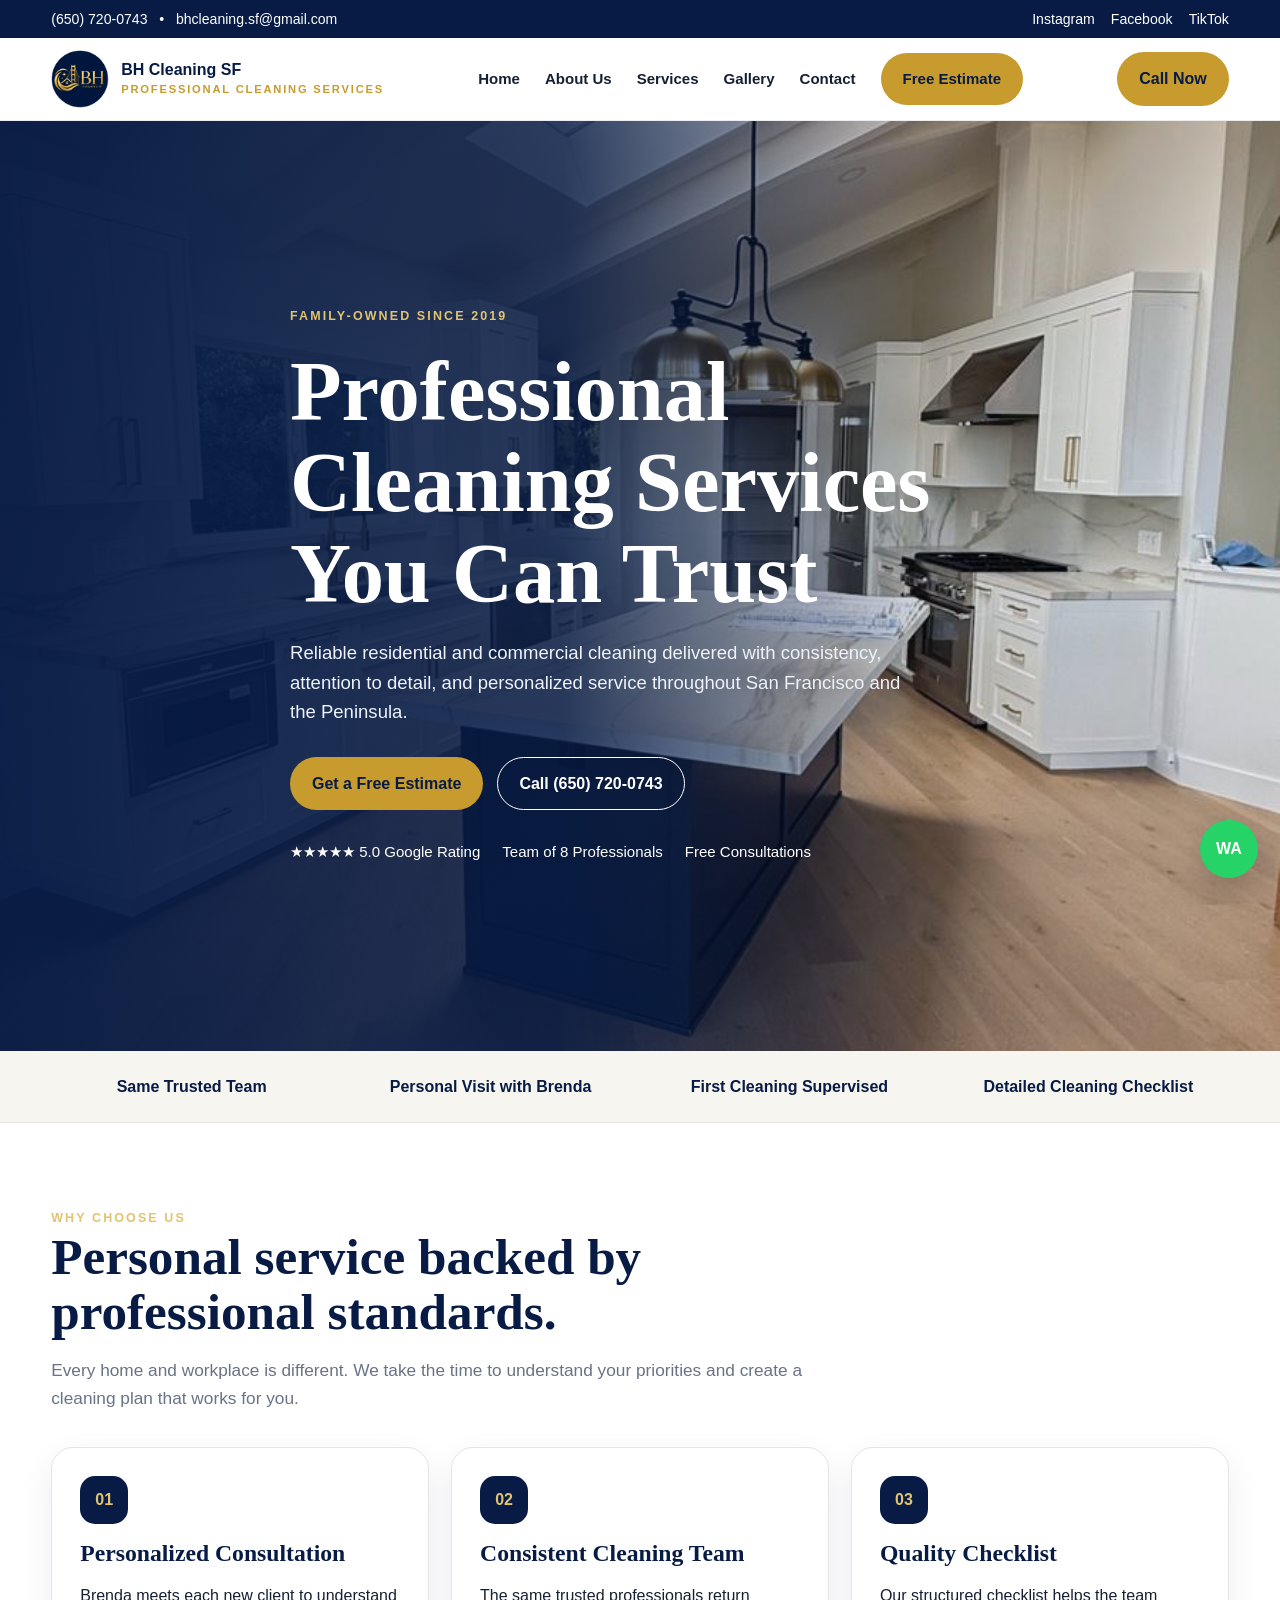
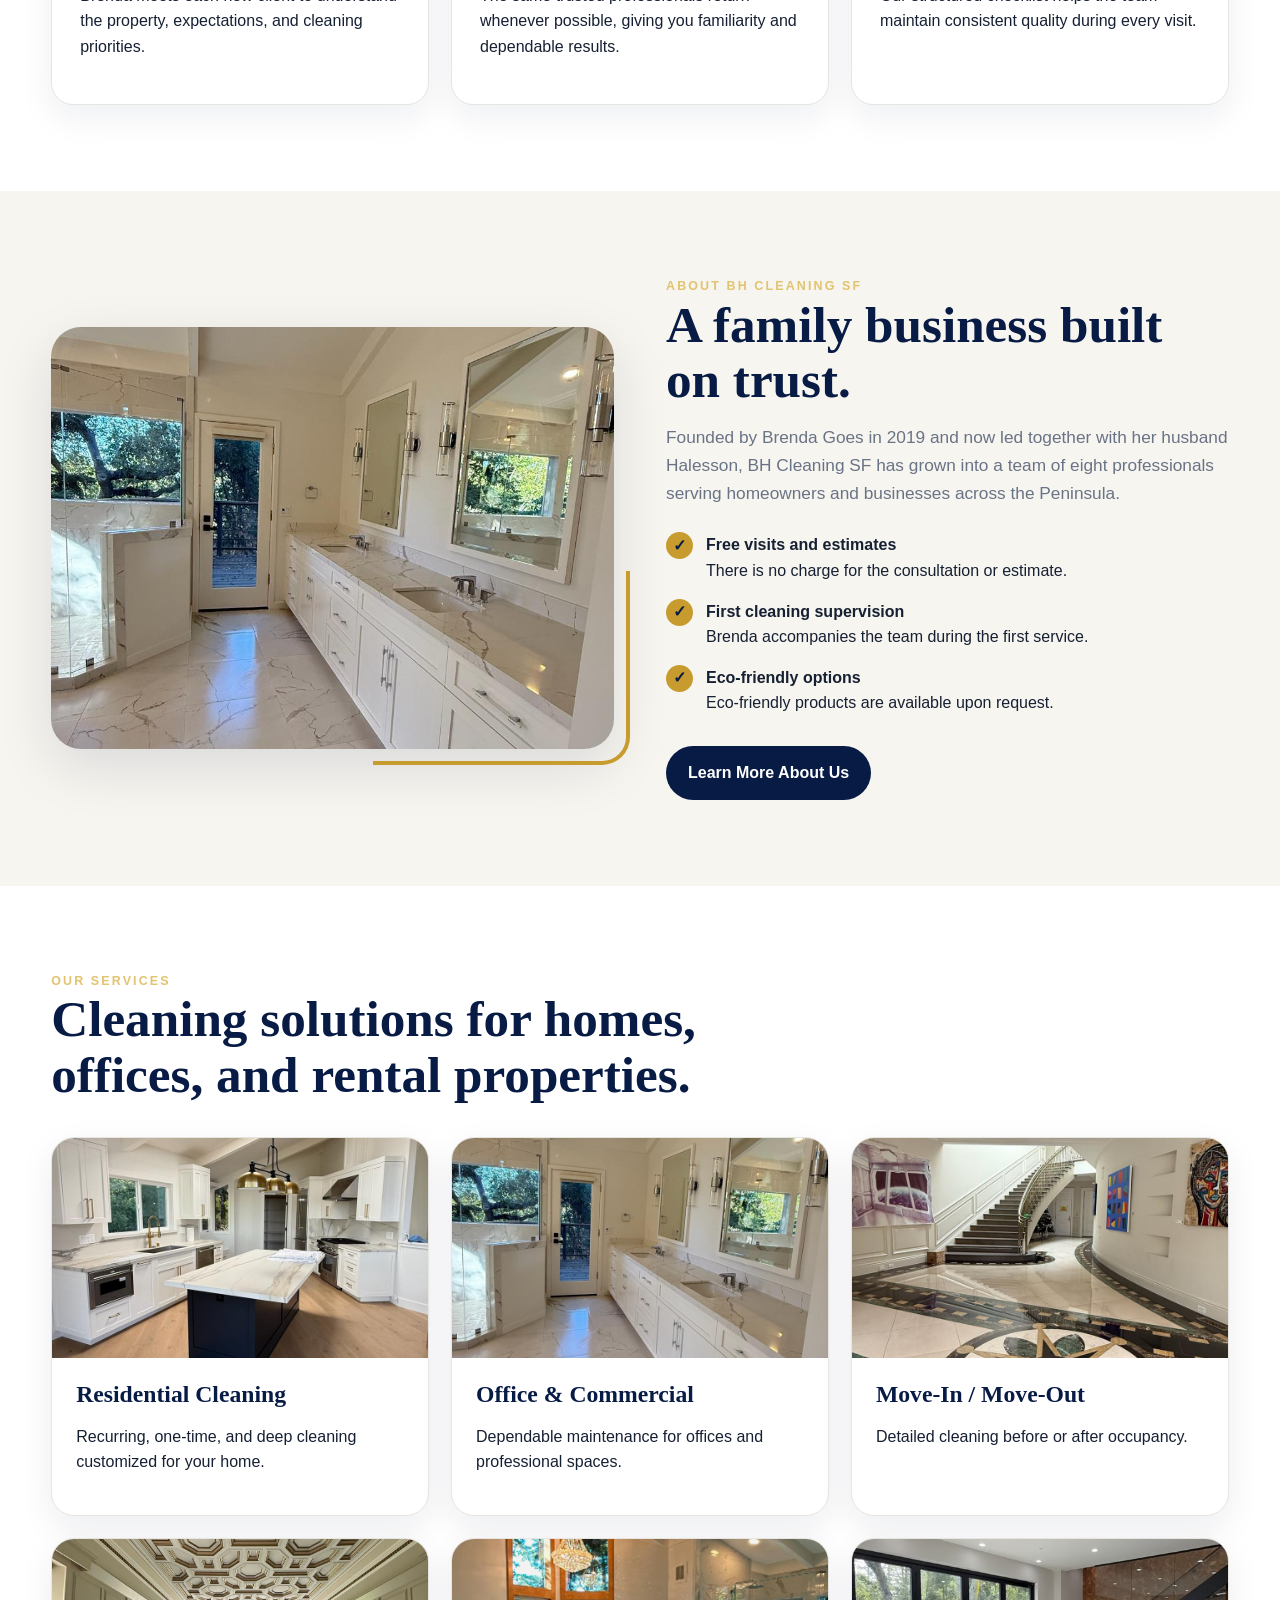
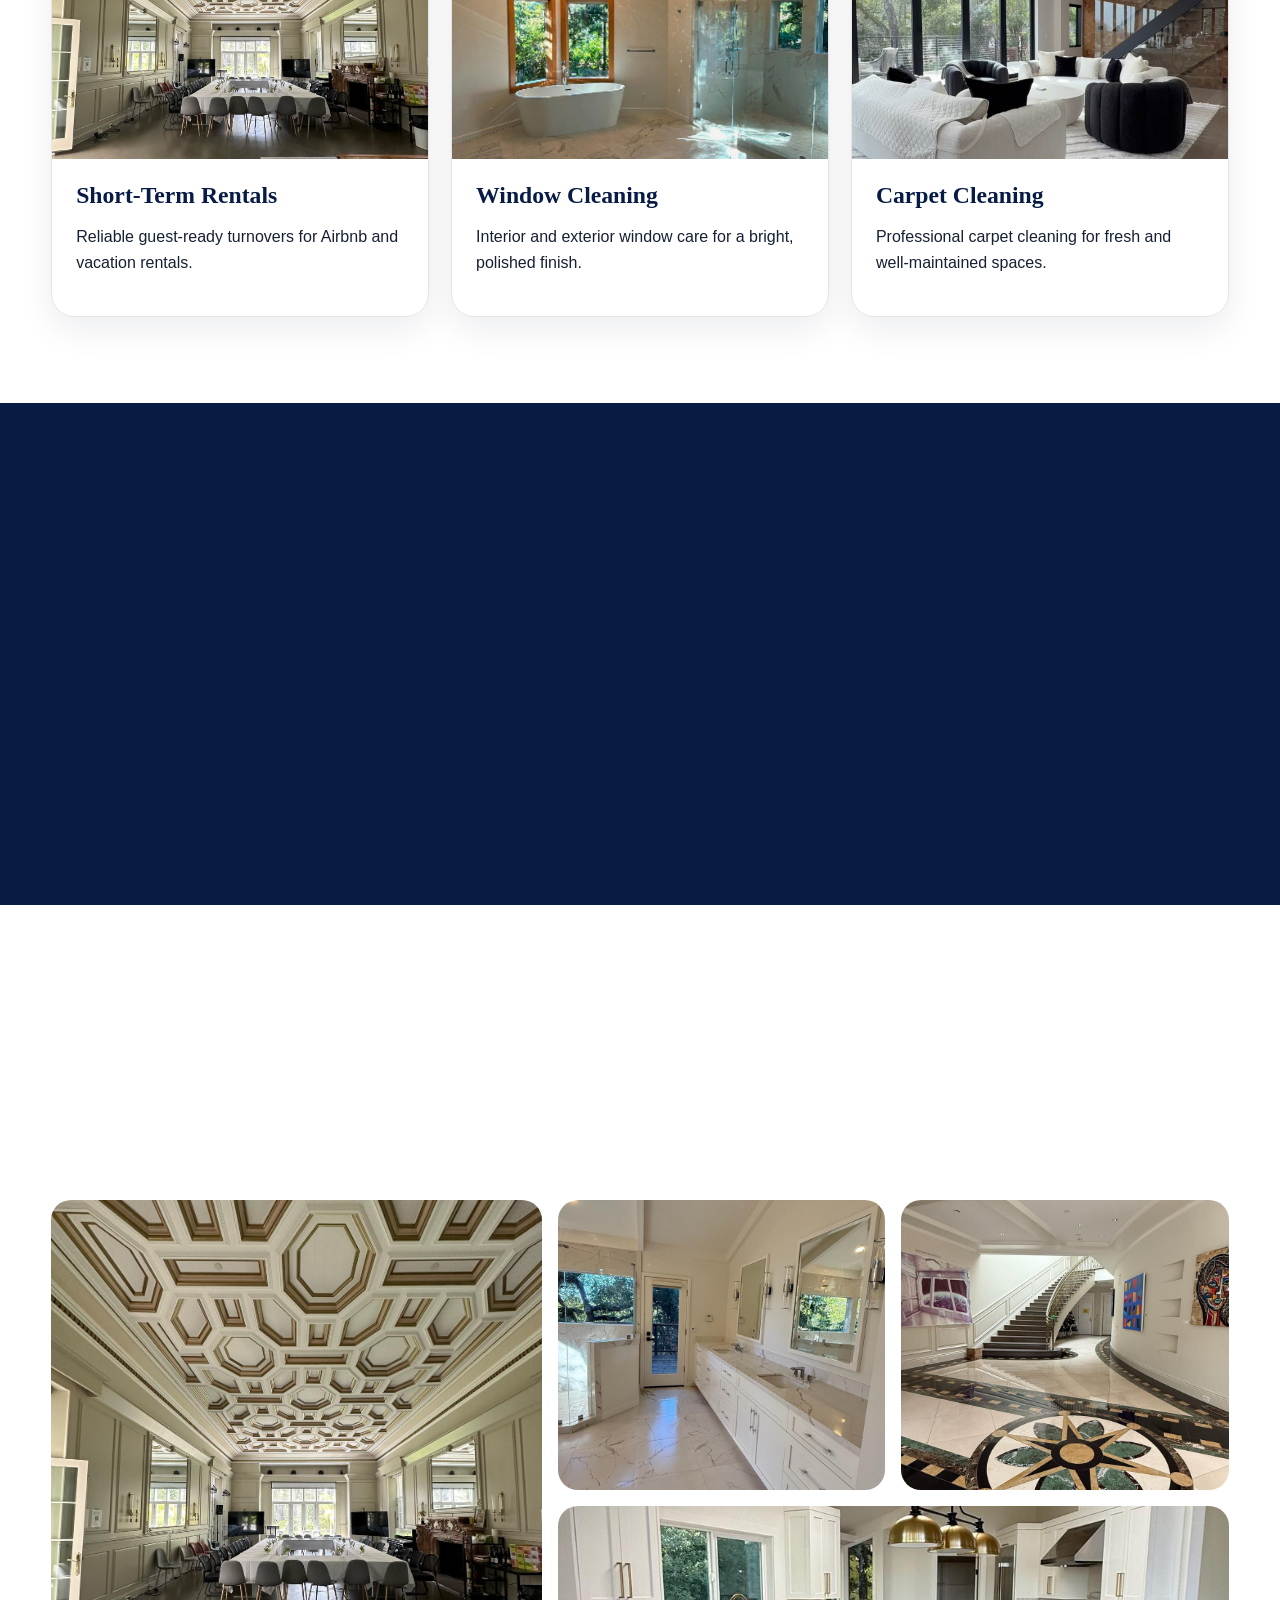
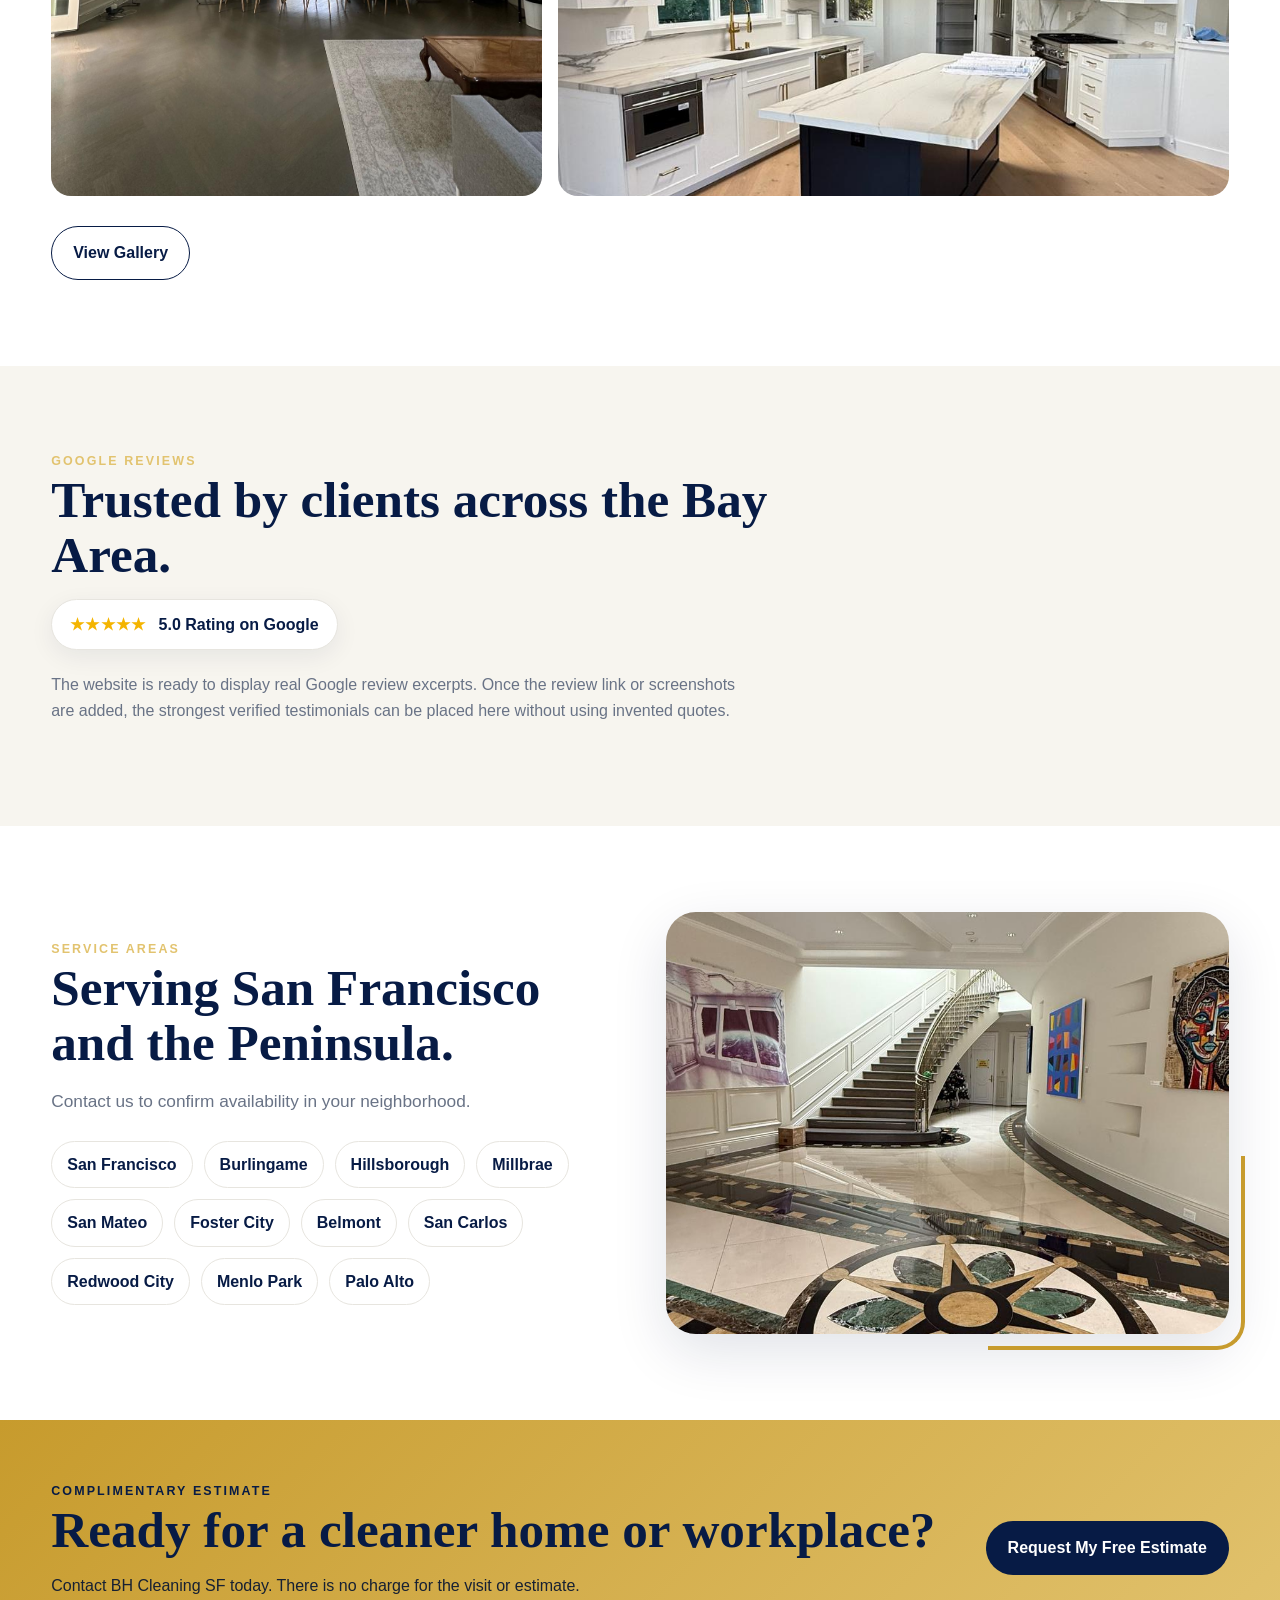
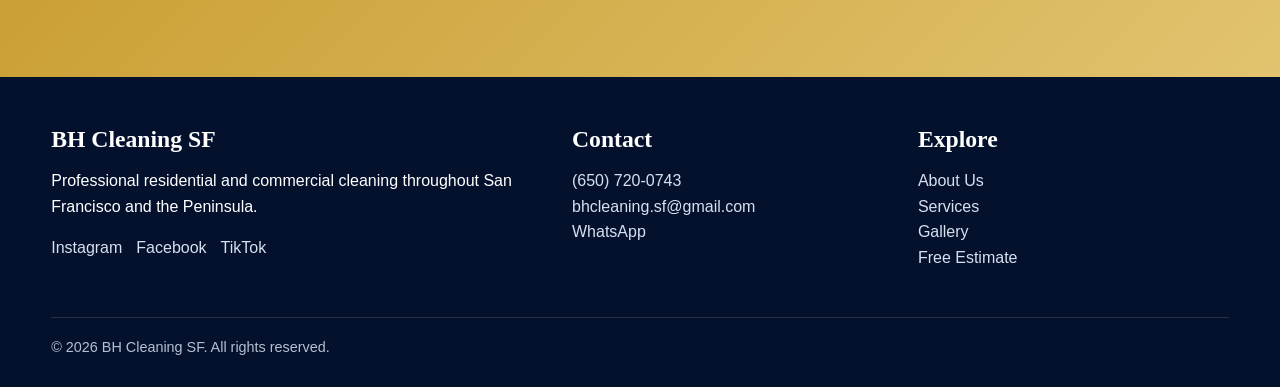
==== index.html @ 02523dd5 "Add files via upload" ====
<!doctype html><html lang="en"><head><meta charset="utf-8"><meta name="viewport" content="width=device-width,initial-scale=1"><title>BH Cleaning SF | Professional Cleaning Services</title><meta name="description" content="Professional residential and commercial cleaning services across San Francisco and the Peninsula."><link rel="stylesheet" href="styles.css"></head><body>
<div class="topbar">
  <div class="container topbar-inner">
    <div><a href="tel:+16507200743">(650) 720-0743</a> &nbsp; • &nbsp; <a href="mailto:bhcleaning.sf@gmail.com">bhcleaning.sf@gmail.com</a></div>
    <div class="topbar-social">
      <a href="https://instagram.com/bhcleaningsf" target="_blank" rel="noopener">Instagram</a>
      <a href="https://facebook.com/bhcleaningsf" target="_blank" rel="noopener">Facebook</a>
      <a href="https://tiktok.com/@bhcleaningsf" target="_blank" rel="noopener">TikTok</a>
    </div>
  </div>
</div>

<header class="site-header">
  <div class="container nav">
    <a class="brand" href="index.html">
      <img src="assets/logo.png" alt="BH Cleaning SF logo">
      <span class="brand-copy"><span>BH Cleaning SF</span><small>Professional Cleaning Services</small></span>
    </a>
    <nav class="nav-links">
      <a href="index.html">Home</a><a href="about.html">About Us</a><a href="services.html">Services</a>
      <a href="gallery.html">Gallery</a><a href="contact.html">Contact</a>
      <a class="btn btn-gold" href="contact.html">Free Estimate</a>
    </nav>
    <a class="btn btn-gold mobile-cta" href="tel:+16507200743">Call Now</a>
  </div>
</header>
<main>
<section class="hero">
  <img class="hero-bg" src="assets/hero-living-room.png" alt="Beautiful clean living room">
  <div class="container hero-content">
    <div class="eyebrow">Family-Owned Since 2019</div>
    <h1>Professional Cleaning Services You Can Trust</h1>
    <p>Reliable residential and commercial cleaning delivered with consistency, attention to detail, and personalized service throughout San Francisco and the Peninsula.</p>
    <div class="hero-actions"><a class="btn btn-gold" href="contact.html">Get a Free Estimate</a><a class="btn btn-outline" href="tel:+16507200743">Call (650) 720-0743</a></div>
    <div class="hero-badges"><span>★★★★★ 5.0 Google Rating</span><span>Team of 8 Professionals</span><span>Free Consultations</span></div>
  </div>
</section>

<div class="trust-strip"><div class="container trust-grid"><div>Same Trusted Team</div><div>Personal Visit with Brenda</div><div>First Cleaning Supervised</div><div>Detailed Cleaning Checklist</div></div></div>

<section><div class="container">
  <div class="section-intro fade"><div class="eyebrow">Why Choose Us</div><h2>Personal service backed by professional standards.</h2><p class="lead">Every home and workplace is different. We take the time to understand your priorities and create a cleaning plan that works for you.</p></div>
  <div class="cards">
    <div class="card fade"><div class="card-number">01</div><h3>Personalized Consultation</h3><p>Brenda meets each new client to understand the property, expectations, and cleaning priorities.</p></div>
    <div class="card fade"><div class="card-number">02</div><h3>Consistent Cleaning Team</h3><p>The same trusted professionals return whenever possible, giving you familiarity and dependable results.</p></div>
    <div class="card fade"><div class="card-number">03</div><h3>Quality Checklist</h3><p>Our structured checklist helps the team maintain consistent quality during every visit.</p></div>
  </div>
</div></section>

<section class="soft"><div class="container split">
  <div class="media-frame fade"><img src="assets/kitchen.png" alt="Clean professional kitchen"></div>
  <div class="fade"><div class="eyebrow">About BH Cleaning SF</div><h2>A family business built on trust.</h2>
    <p class="lead">Founded by Brenda Goes in 2019 and now led together with her husband Halesson, BH Cleaning SF has grown into a team of eight professionals serving homeowners and businesses across the Peninsula.</p>
    <div class="checks">
      <div class="check"><i>✓</i><div><strong>Free visits and estimates</strong><br>There is no charge for the consultation or estimate.</div></div>
      <div class="check"><i>✓</i><div><strong>First cleaning supervision</strong><br>Brenda accompanies the team during the first service.</div></div>
      <div class="check"><i>✓</i><div><strong>Eco-friendly options</strong><br>Eco-friendly products are available upon request.</div></div>
    </div>
    <div class="hero-actions"><a class="btn btn-navy" href="about.html">Learn More About Us</a></div>
  </div>
</div></section>

<section><div class="container">
  <div class="section-intro fade"><div class="eyebrow">Our Services</div><h2>Cleaning solutions for homes, offices, and rental properties.</h2></div>
  <div class="service-grid">
    <article class="service-card fade"><img src="assets/hero-living-room.png" alt="Residential cleaning"><div><h3>Residential Cleaning</h3><p>Recurring, one-time, and deep cleaning customized for your home.</p></div></article>
    <article class="service-card fade"><img src="assets/kitchen.png" alt="Office and commercial cleaning"><div><h3>Office & Commercial</h3><p>Dependable maintenance for offices and professional spaces.</p></div></article>
    <article class="service-card fade"><img src="assets/bathroom.png" alt="Move-in and move-out cleaning"><div><h3>Move-In / Move-Out</h3><p>Detailed cleaning before or after occupancy.</p></div></article>
    <article class="service-card fade"><img src="assets/staircase.png" alt="Short-term rental cleaning"><div><h3>Short-Term Rentals</h3><p>Reliable guest-ready turnovers for Airbnb and vacation rentals.</p></div></article>
    <article class="service-card fade"><img src="assets/bathroom-2.png" alt="Window cleaning"><div><h3>Window Cleaning</h3><p>Interior and exterior window care for a bright, polished finish.</p></div></article>
    <article class="service-card fade"><img src="assets/living-room-2.png" alt="Carpet cleaning"><div><h3>Carpet Cleaning</h3><p>Professional carpet cleaning for fresh and well-maintained spaces.</p></div></article>
  </div>
</div></section>

<section class="process"><div class="container">
  <div class="section-intro fade"><div class="eyebrow">Our Process</div><h2>Simple, personal, and organized.</h2></div>
  <div class="process-grid">
    <div class="step fade"><strong>1</strong><h3 style="color:white">Contact Us</h3><p>Call, text, WhatsApp, or request an estimate online.</p></div>
    <div class="step fade"><strong>2</strong><h3 style="color:white">Personal Visit</h3><p>Brenda visits the property and learns your priorities.</p></div>
    <div class="step fade"><strong>3</strong><h3 style="color:white">Cleaning Plan</h3><p>We create a service plan tailored to your space.</p></div>
    <div class="step fade"><strong>4</strong><h3 style="color:white">Professional Service</h3><p>The team completes the work using a detailed checklist.</p></div>
  </div>
</div></section>

<section><div class="container">
  <div class="section-intro fade"><div class="eyebrow">Our Work</div><h2>Real properties cared for by our team.</h2><p class="lead">These are real spaces maintained by BH Cleaning SF.</p></div>
  <div class="gallery-grid fade">
    <img class="large" src="assets/staircase.png" alt="Clean staircase and living space">
    <img src="assets/kitchen.png" alt="Clean kitchen">
    <img src="assets/bathroom.png" alt="Clean bathroom">
    <img class="wide" src="assets/hero-living-room.png" alt="Clean living room">
  </div>
  <div class="hero-actions"><a class="btn btn-outline" href="gallery.html">View Gallery</a></div>
</div></section>

<section class="reviews"><div class="container">
  <div class="section-intro fade"><div class="eyebrow">Google Reviews</div><h2>Trusted by clients across the Bay Area.</h2></div>
  <div class="google-rating fade"><span class="stars">★★★★★</span><span>5.0 Rating on Google</span></div>
  <p class="review-note fade">The website is ready to display real Google review excerpts. Once the review link or screenshots are added, the strongest verified testimonials can be placed here without using invented quotes.</p>
</div></section>

<section><div class="container split">
  <div class="fade"><div class="eyebrow">Service Areas</div><h2>Serving San Francisco and the Peninsula.</h2><p class="lead">Contact us to confirm availability in your neighborhood.</p>
    <div class="area-list"><span>San Francisco</span><span>Burlingame</span><span>Hillsborough</span><span>Millbrae</span><span>San Mateo</span><span>Foster City</span><span>Belmont</span><span>San Carlos</span><span>Redwood City</span><span>Menlo Park</span><span>Palo Alto</span></div>
  </div>
  <div class="media-frame fade"><img src="assets/bathroom.png" alt="Clean bathroom and home"></div>
</div></section>

<section class="cta"><div class="container cta-inner"><div><div class="eyebrow" style="color:var(--navy)">Complimentary Estimate</div><h2>Ready for a cleaner home or workplace?</h2><p>Contact BH Cleaning SF today. There is no charge for the visit or estimate.</p></div><a class="btn btn-navy" href="contact.html">Request My Free Estimate</a></div></section>
</main>
<footer class="footer">
  <div class="container">
    <div class="footer-grid">
      <div>
        <h3>BH Cleaning SF</h3>
        <p>Professional residential and commercial cleaning throughout San Francisco and the Peninsula.</p>
        <div class="footer-social">
          <a href="https://instagram.com/bhcleaningsf" target="_blank" rel="noopener">Instagram</a>
          <a href="https://facebook.com/bhcleaningsf" target="_blank" rel="noopener">Facebook</a>
          <a href="https://tiktok.com/@bhcleaningsf" target="_blank" rel="noopener">TikTok</a>
        </div>
      </div>
      <div><h3>Contact</h3><p><a href="tel:+16507200743">(650) 720-0743</a><br><a href="mailto:bhcleaning.sf@gmail.com">bhcleaning.sf@gmail.com</a><br><a href="https://wa.me/16507200743">WhatsApp</a></p></div>
      <div><h3>Explore</h3><p><a href="about.html">About Us</a><br><a href="services.html">Services</a><br><a href="gallery.html">Gallery</a><br><a href="contact.html">Free Estimate</a></p></div>
    </div>
    <div class="footer-bottom">© 2026 BH Cleaning SF. All rights reserved.</div>
  </div>
</footer>
<a class="whatsapp" href="https://wa.me/16507200743" aria-label="Message BH Cleaning SF on WhatsApp">WA</a>
<script src="script.js"></script></body></html>
---- styles.css ----
:root{
  --navy:#071b45;
  --navy-2:#0d2d63;
  --gold:#c79b2d;
  --gold-soft:#e2c36f;
  --cream:#f7f5ef;
  --white:#ffffff;
  --ink:#162033;
  --muted:#697386;
  --line:#e7e5df;
  --shadow:0 18px 55px rgba(7,27,69,.12);
}
*{box-sizing:border-box}
html{scroll-behavior:smooth}
body{margin:0;font-family:Arial,Helvetica,sans-serif;color:var(--ink);background:var(--white);line-height:1.6}
img{display:block;max-width:100%}
a{text-decoration:none;color:inherit}
button,input,select,textarea{font:inherit}
.container{width:min(1180px,92%);margin-inline:auto}
.topbar{background:var(--navy);color:#fff;font-size:.88rem}
.topbar-inner{min-height:38px;display:flex;justify-content:space-between;align-items:center;gap:20px}
.topbar a{color:#fff}
.topbar-social{display:flex;gap:16px}
.site-header{position:sticky;top:0;z-index:100;background:rgba(255,255,255,.96);backdrop-filter:blur(14px);border-bottom:1px solid rgba(7,27,69,.08)}
.nav{min-height:82px;display:flex;align-items:center;justify-content:space-between;gap:24px}
.brand{display:flex;align-items:center;gap:12px;color:var(--navy);font-weight:800}
.brand img{width:58px;height:58px;border-radius:50%;object-fit:cover}
.brand-copy{display:flex;flex-direction:column;line-height:1.05}
.brand-copy small{margin-top:5px;color:var(--gold);font-size:.7rem;letter-spacing:.16em;text-transform:uppercase}
.nav-links{display:flex;align-items:center;gap:25px;font-weight:700;font-size:.94rem}
.nav-links a:hover,.active{color:var(--gold)}
.mobile-cta{display:none}
.btn{display:inline-flex;align-items:center;justify-content:center;gap:9px;border-radius:999px;padding:13px 21px;border:1px solid transparent;font-weight:800;transition:.2s ease}
.btn:hover{transform:translateY(-2px)}
.btn-gold{background:var(--gold);color:var(--navy)}
.btn-navy{background:var(--navy);color:#fff}
.btn-outline{border-color:var(--navy);color:var(--navy);background:transparent}
.hero{min-height:720px;display:grid;align-items:center;position:relative;overflow:hidden;background:var(--navy)}
.hero::before{content:"";position:absolute;inset:0;background:linear-gradient(90deg,rgba(7,27,69,.96) 0%,rgba(7,27,69,.85) 44%,rgba(7,27,69,.16) 72%,rgba(7,27,69,.04) 100%);z-index:1}
.hero-bg{position:absolute;inset:0;width:100%;height:100%;object-fit:cover}
.hero-content{position:relative;z-index:2;max-width:700px;color:#fff;padding:100px 0}
.eyebrow{color:var(--gold-soft);text-transform:uppercase;letter-spacing:.17em;font-size:.78rem;font-weight:800}
h1,h2,h3{font-family:Georgia,"Times New Roman",serif;line-height:1.08;margin-top:0}
h1{font-size:clamp(3rem,6.6vw,6rem);margin:.22em 0;color:#fff}
h2{font-size:clamp(2.15rem,4vw,3.7rem);color:var(--navy);margin-bottom:.32em}
h3{font-size:1.48rem;color:var(--navy);margin-bottom:.35em}
.hero p{font-size:1.16rem;max-width:640px;color:#eef2fb}
.hero-actions{display:flex;gap:14px;flex-wrap:wrap;margin-top:30px}
.hero .btn-outline{border-color:#fff;color:#fff}
.hero-badges{display:flex;gap:22px;flex-wrap:wrap;margin-top:30px;font-size:.94rem}
.hero-badges span{display:flex;gap:8px;align-items:center}
.trust-strip{background:var(--cream);border-bottom:1px solid var(--line)}
.trust-grid{display:grid;grid-template-columns:repeat(4,1fr);gap:18px;padding:23px 0;text-align:center;font-weight:800;color:var(--navy)}
section{padding:86px 0}
.section-intro{max-width:800px}
.lead{color:var(--muted);font-size:1.08rem}
.cards{display:grid;grid-template-columns:repeat(3,1fr);gap:22px;margin-top:35px}
.card{border:1px solid var(--line);background:#fff;border-radius:22px;padding:28px;box-shadow:0 12px 34px rgba(7,27,69,.07)}
.card-number{width:48px;height:48px;border-radius:15px;display:grid;place-items:center;background:var(--navy);color:var(--gold-soft);font-weight:900;margin-bottom:17px}
.soft{background:var(--cream)}
.split{display:grid;grid-template-columns:1fr 1fr;gap:52px;align-items:center}
.media-frame{position:relative}
.media-frame img{border-radius:30px;box-shadow:var(--shadow);width:100%;aspect-ratio:4/3;object-fit:cover}
.media-frame::after{content:"";position:absolute;right:-16px;bottom:-16px;width:45%;height:45%;border-right:4px solid var(--gold);border-bottom:4px solid var(--gold);border-radius:0 0 28px 0;pointer-events:none}
.checks{display:grid;gap:15px;margin-top:25px}
.check{display:flex;gap:13px;align-items:flex-start}
.check i{width:27px;height:27px;border-radius:50%;display:grid;place-items:center;background:var(--gold);color:var(--navy);font-style:normal;font-weight:900;flex:none}
.service-grid{display:grid;grid-template-columns:repeat(3,1fr);gap:22px;margin-top:35px}
.service-card{overflow:hidden;border-radius:23px;background:#fff;border:1px solid var(--line);box-shadow:0 12px 34px rgba(7,27,69,.08)}
.service-card img{width:100%;height:220px;object-fit:cover}
.service-card div{padding:24px}
.process{background:var(--navy);color:#fff}
.process h2{color:#fff}
.process-grid{display:grid;grid-template-columns:repeat(4,1fr);gap:18px;margin-top:34px}
.step{padding:25px;border:1px solid rgba(255,255,255,.17);border-radius:20px;background:rgba(255,255,255,.05)}
.step strong{display:block;color:var(--gold-soft);font-size:2rem;font-family:Georgia,serif;margin-bottom:9px}
.gallery-grid{display:grid;grid-template-columns:1.2fr .8fr .8fr;grid-template-rows:290px 290px;gap:16px;margin-top:34px}
.gallery-grid img{width:100%;height:100%;object-fit:cover;border-radius:20px}
.gallery-grid .large{grid-row:1/3}
.gallery-grid .wide{grid-column:2/4}
.reviews{background:var(--cream)}
.google-rating{display:inline-flex;align-items:center;gap:12px;padding:12px 18px;border-radius:999px;background:#fff;border:1px solid var(--line);font-weight:800;color:var(--navy);box-shadow:0 7px 24px rgba(7,27,69,.07)}
.stars{color:#f4b400;letter-spacing:.08em}
.review-note{margin-top:22px;max-width:700px;color:var(--muted)}
.area-list{display:flex;flex-wrap:wrap;gap:11px;margin-top:25px}
.area-list span{padding:10px 15px;border-radius:999px;background:#fff;border:1px solid var(--line);font-weight:700;color:var(--navy)}
.cta{background:linear-gradient(135deg,var(--gold),var(--gold-soft));padding:62px 0}
.cta-inner{display:flex;align-items:center;justify-content:space-between;gap:30px}
.cta h2{margin:0;color:var(--navy)}
.page-hero{background:linear-gradient(135deg,var(--cream),#fff);padding:75px 0;border-bottom:1px solid var(--line)}
.page-hero .container{max-width:920px}
.page-hero h1{color:var(--navy);font-size:clamp(2.8rem,5.5vw,5rem)}
.contact-grid{display:grid;grid-template-columns:.9fr 1.1fr;gap:42px}
.contact-card{background:var(--navy);color:#fff;border-radius:26px;padding:32px}
.contact-card h2,.contact-card h3{color:#fff}
.contact-list{display:grid;gap:17px;margin-top:25px}
.contact-list a{color:#fff}
.social-buttons{display:flex;flex-wrap:wrap;gap:11px;margin-top:24px}
.social-buttons a{padding:10px 14px;border-radius:999px;border:1px solid rgba(255,255,255,.24)}
form{display:grid;gap:16px}
label{font-weight:800;color:var(--navy)}
input,select,textarea{width:100%;padding:14px 15px;border:1px solid #d8dce5;border-radius:13px;background:#fff}
textarea{min-height:145px;resize:vertical}
.footer{background:#04112d;color:#fff;padding:50px 0 28px}
.footer-grid{display:grid;grid-template-columns:1.25fr .8fr .8fr;gap:35px}
.footer h3{color:#fff}
.footer a{color:#d8dfef}
.footer-social{display:flex;gap:14px;flex-wrap:wrap;margin-top:14px}
.footer-bottom{border-top:1px solid rgba(255,255,255,.12);margin-top:30px;padding-top:18px;color:#b6bfd1;font-size:.9rem}
.whatsapp{position:fixed;right:22px;bottom:22px;z-index:90;width:58px;height:58px;border-radius:50%;display:grid;place-items:center;background:#25d366;color:#fff;font-weight:900;box-shadow:0 14px 35px rgba(0,0,0,.25)}
.fade{opacity:0;transform:translateY(18px);transition:.75s ease}
.fade.visible{opacity:1;transform:none}
@media(max-width:930px){
 .nav-links{display:none}.mobile-cta{display:inline-flex}
 .topbar-social{display:none}.hero{min-height:650px}.hero::before{background:linear-gradient(90deg,rgba(7,27,69,.94),rgba(7,27,69,.62))}
 .trust-grid,.process-grid{grid-template-columns:repeat(2,1fr)}
 .cards,.service-grid{grid-template-columns:repeat(2,1fr)}
 .split,.contact-grid{grid-template-columns:1fr}
 .gallery-grid{grid-template-columns:1fr 1fr;grid-template-rows:auto}
 .gallery-grid .large,.gallery-grid .wide{grid-row:auto;grid-column:auto}
 .gallery-grid img{height:300px}
 .cta-inner{align-items:flex-start;flex-direction:column}
 .footer-grid{grid-template-columns:1fr 1fr}
}
@media(max-width:620px){
 .topbar-inner{justify-content:center}
 .topbar-inner>div:last-child{display:none}
 .brand-copy span{font-size:.94rem}
 .brand-copy small{display:none}
 .hero{min-height:620px}
 .hero-content{padding:75px 0}
 .trust-grid,.cards,.service-grid,.process-grid,.footer-grid{grid-template-columns:1fr}
 .gallery-grid{grid-template-columns:1fr}
 .gallery-grid img{height:260px}
 section{padding:62px 0}
 .hero-actions .btn{width:100%}
}
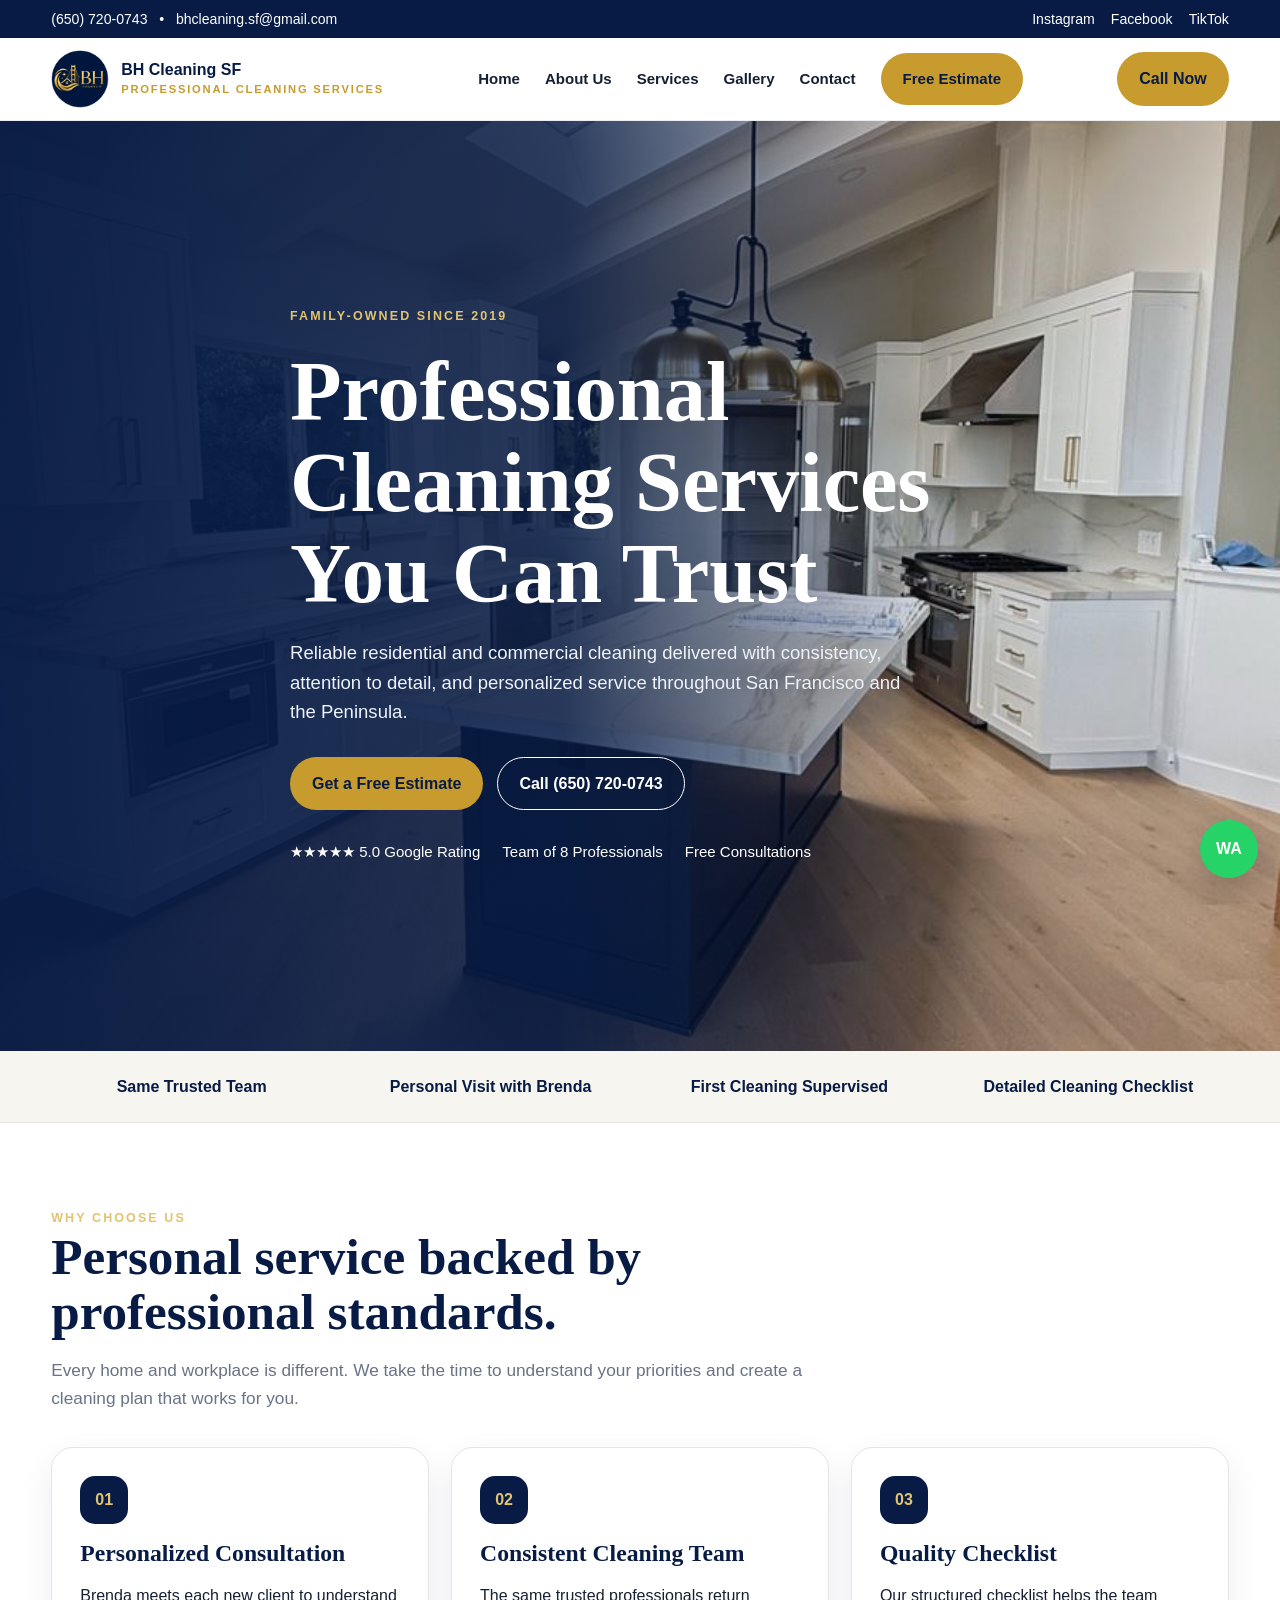
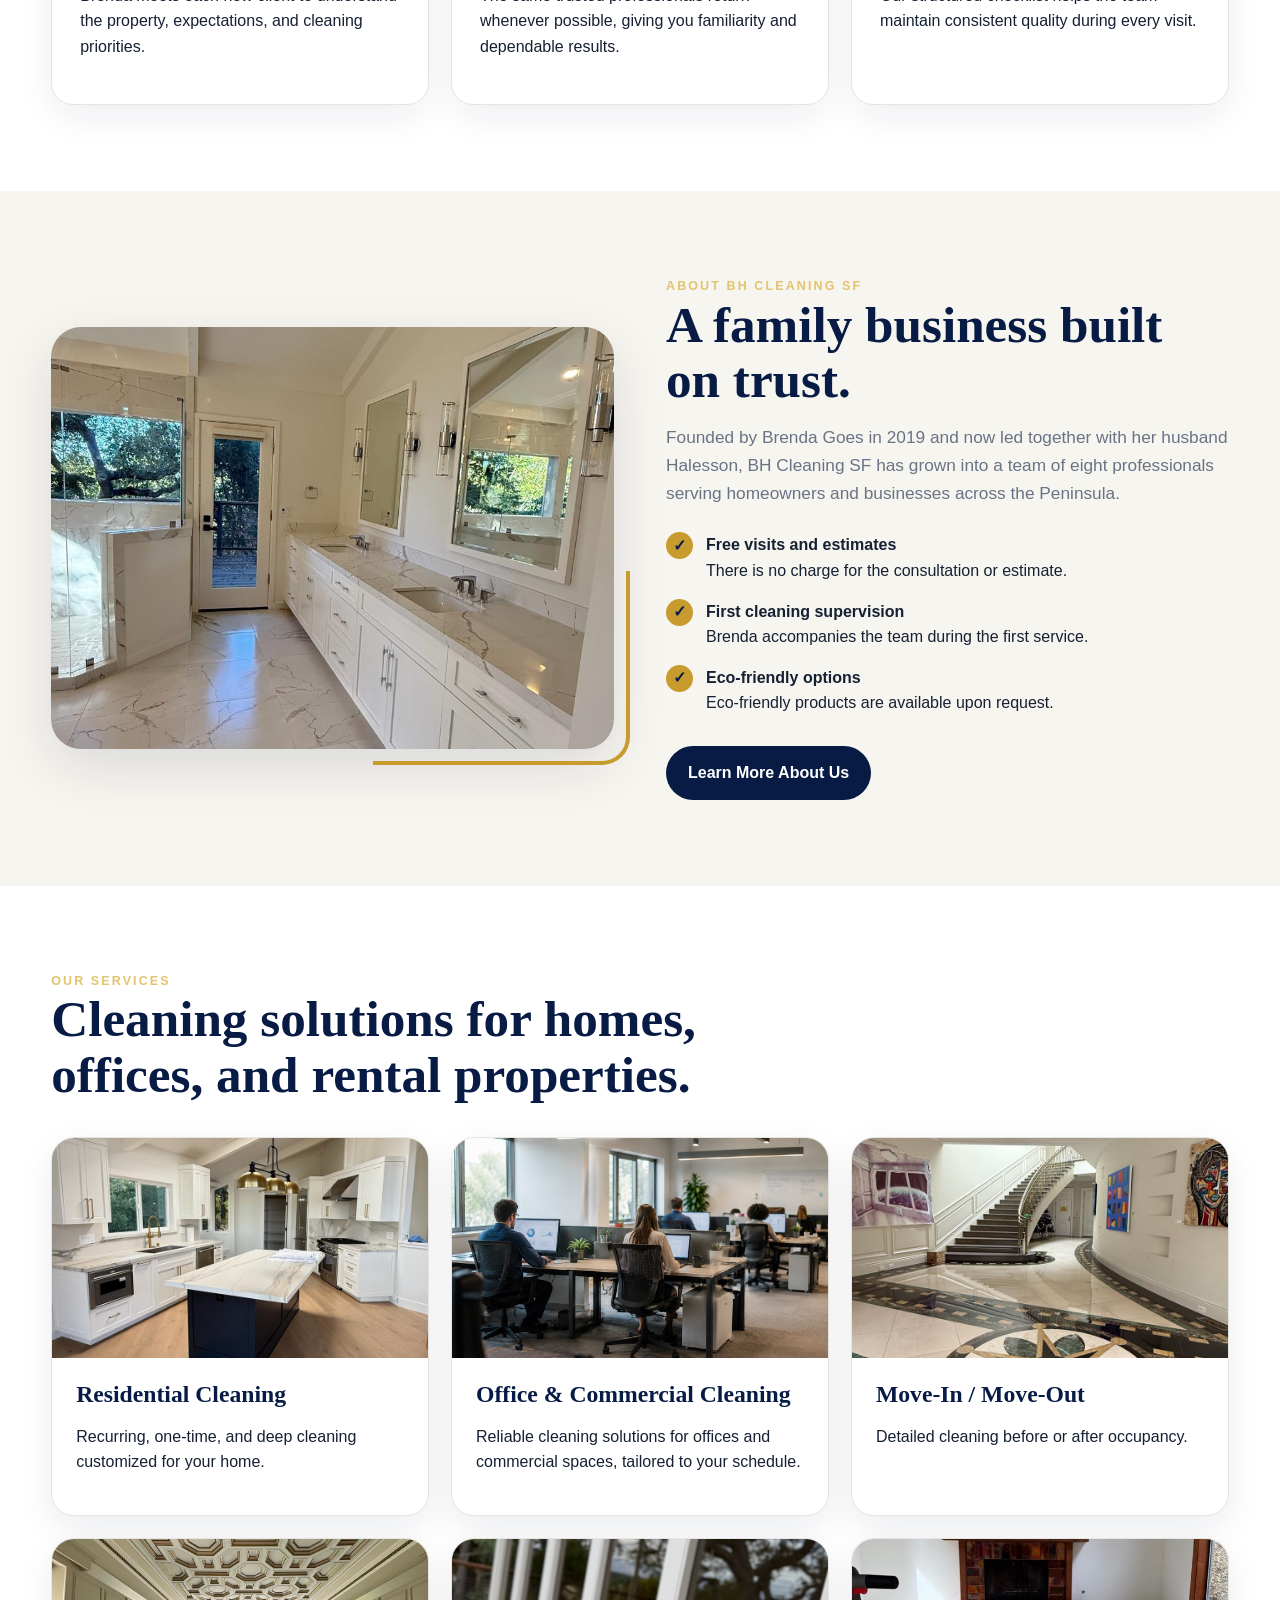
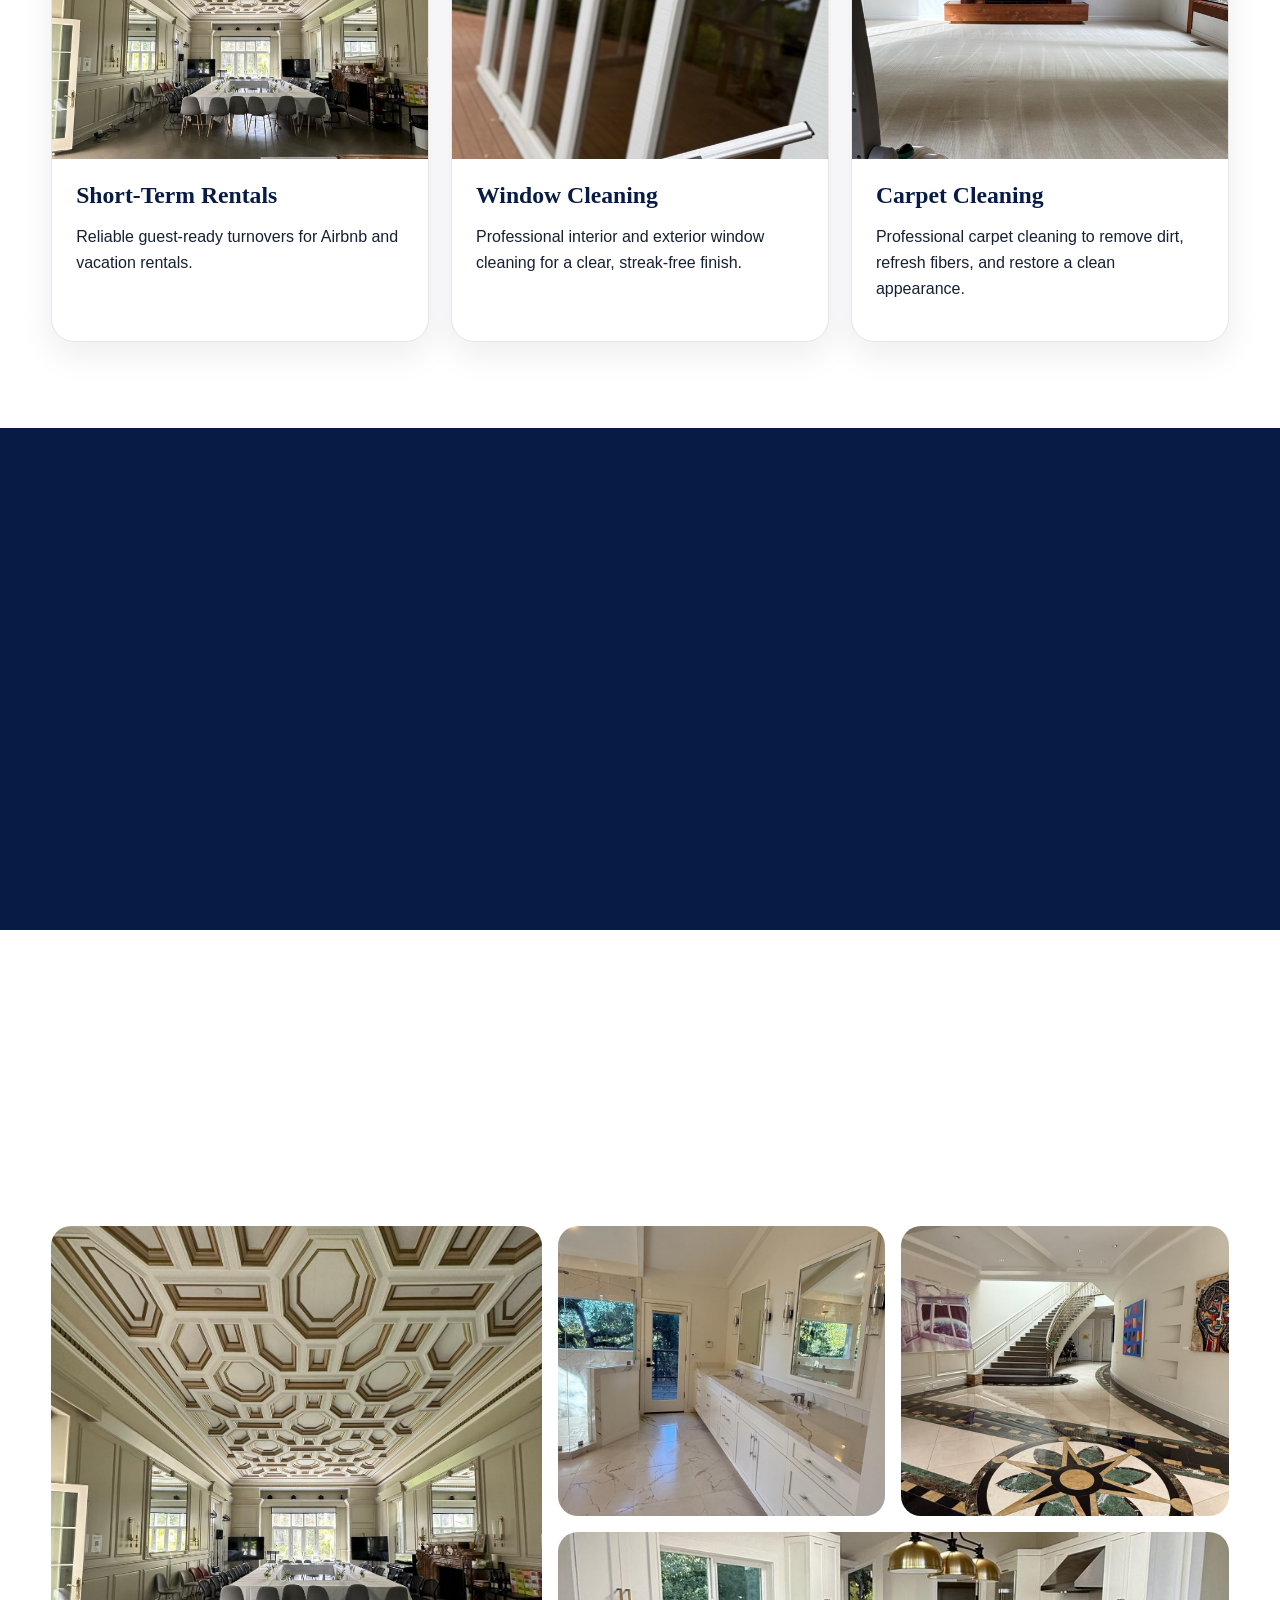
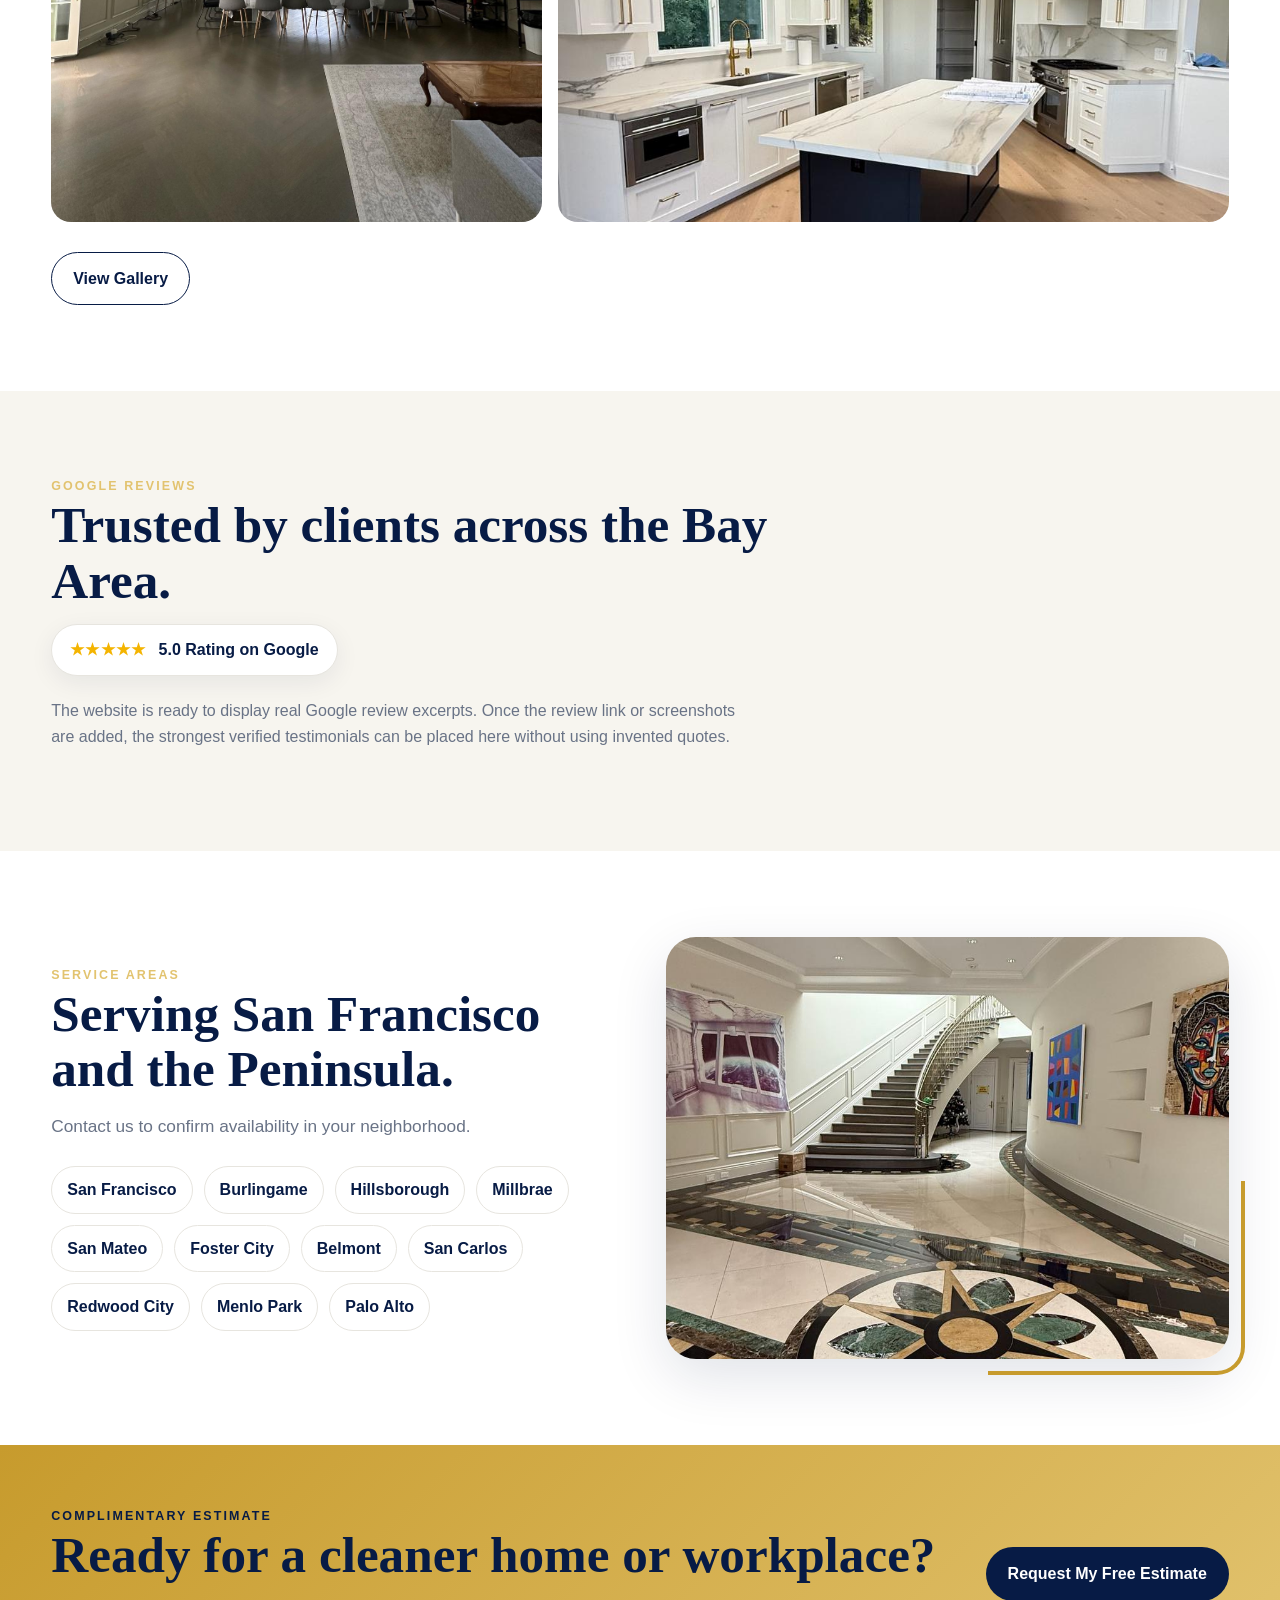
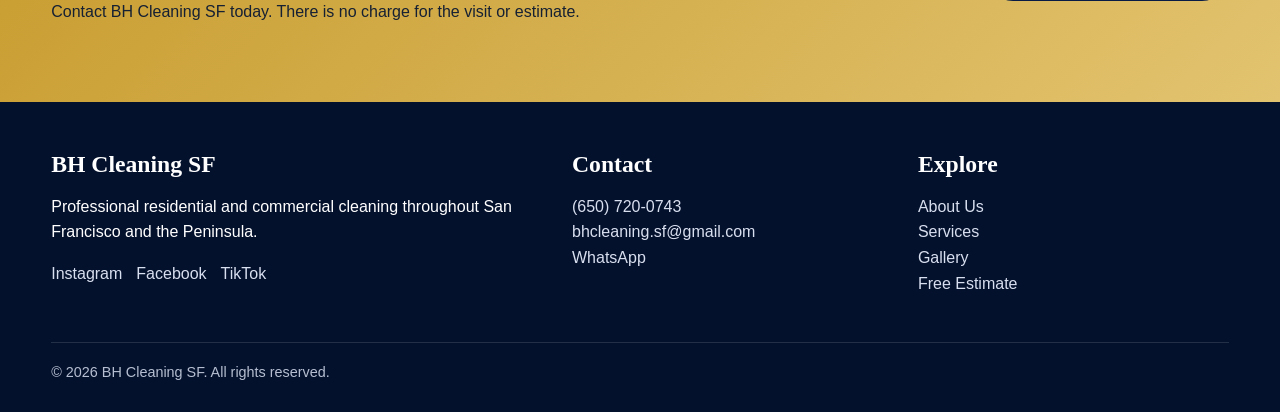
==== commit fc2acdc2: "Update service photos and descriptions" ====
--- a/index.html
+++ b/index.html
@@ -64,11 +64,11 @@
   <div class="section-intro fade"><div class="eyebrow">Our Services</div><h2>Cleaning solutions for homes, offices, and rental properties.</h2></div>
   <div class="service-grid">
     <article class="service-card fade"><img src="assets/hero-living-room.png" alt="Residential cleaning"><div><h3>Residential Cleaning</h3><p>Recurring, one-time, and deep cleaning customized for your home.</p></div></article>
-    <article class="service-card fade"><img src="assets/kitchen.png" alt="Office and commercial cleaning"><div><h3>Office & Commercial</h3><p>Dependable maintenance for offices and professional spaces.</p></div></article>
+    <article class="service-card fade"><img src="assets/office-commercial.jpg" alt="Office and commercial cleaning"><div><h3>Office & Commercial Cleaning</h3><p>Reliable cleaning solutions for offices and commercial spaces, tailored to your schedule.</p></div></article>
     <article class="service-card fade"><img src="assets/bathroom.png" alt="Move-in and move-out cleaning"><div><h3>Move-In / Move-Out</h3><p>Detailed cleaning before or after occupancy.</p></div></article>
     <article class="service-card fade"><img src="assets/staircase.png" alt="Short-term rental cleaning"><div><h3>Short-Term Rentals</h3><p>Reliable guest-ready turnovers for Airbnb and vacation rentals.</p></div></article>
-    <article class="service-card fade"><img src="assets/bathroom-2.png" alt="Window cleaning"><div><h3>Window Cleaning</h3><p>Interior and exterior window care for a bright, polished finish.</p></div></article>
-    <article class="service-card fade"><img src="assets/living-room-2.png" alt="Carpet cleaning"><div><h3>Carpet Cleaning</h3><p>Professional carpet cleaning for fresh and well-maintained spaces.</p></div></article>
+    <article class="service-card fade"><img src="assets/window-cleaning.jpg" alt="Professional exterior window cleaning with a squeegee"><div><h3>Window Cleaning</h3><p>Professional interior and exterior window cleaning for a clear, streak-free finish.</p></div></article>
+    <article class="service-card fade"><img src="assets/carpet-cleaning.jpg" alt="Professional carpet cleaning with extraction equipment"><div><h3>Carpet Cleaning</h3><p>Professional carpet cleaning to remove dirt, refresh fibers, and restore a clean appearance.</p></div></article>
   </div>
 </div></section>
 
@@ -127,4 +127,4 @@
   </div>
 </footer>
 <a class="whatsapp" href="https://wa.me/16507200743" aria-label="Message BH Cleaning SF on WhatsApp">WA</a>
-<script src="script.js"></script></body></html>+<script src="script.js"></script></body></html>
--- a/styles.css
+++ b/styles.css
@@ -136,3 +136,22 @@
  section{padding:62px 0}
  .hero-actions .btn{width:100%}
 }
+
+
+/* Estimate form update */
+.form-row{display:grid;grid-template-columns:1fr 1fr;gap:16px}
+.form-row-three{grid-template-columns:repeat(3,1fr)}
+#quote-form{padding:28px;border:1px solid var(--line);border-radius:24px;background:#fff;box-shadow:0 14px 42px rgba(7,27,69,.08)}
+#quote-form input:focus,#quote-form select:focus,#quote-form textarea:focus{outline:3px solid rgba(199,155,45,.18);border-color:var(--gold)}
+.submit-btn{width:100%;margin-top:3px}
+.submit-btn:disabled{opacity:.68;cursor:wait;transform:none}
+.form-status{min-height:24px;margin:4px 0 0;font-weight:700}
+.form-status.sending{color:var(--navy)}
+.form-status.success{color:#147a45;background:#ebf8f1;border:1px solid #bfe8d0;padding:12px 14px;border-radius:12px}
+.form-status.error{color:#a12626;background:#fff0f0;border:1px solid #f1c5c5;padding:12px 14px;border-radius:12px}
+.form-privacy{margin:0;color:var(--muted);font-size:.86rem}
+.honeypot{position:absolute!important;left:-10000px!important;width:1px!important;height:1px!important;overflow:hidden!important}
+@media(max-width:700px){
+  .form-row,.form-row-three{grid-template-columns:1fr}
+  #quote-form{padding:20px}
+}
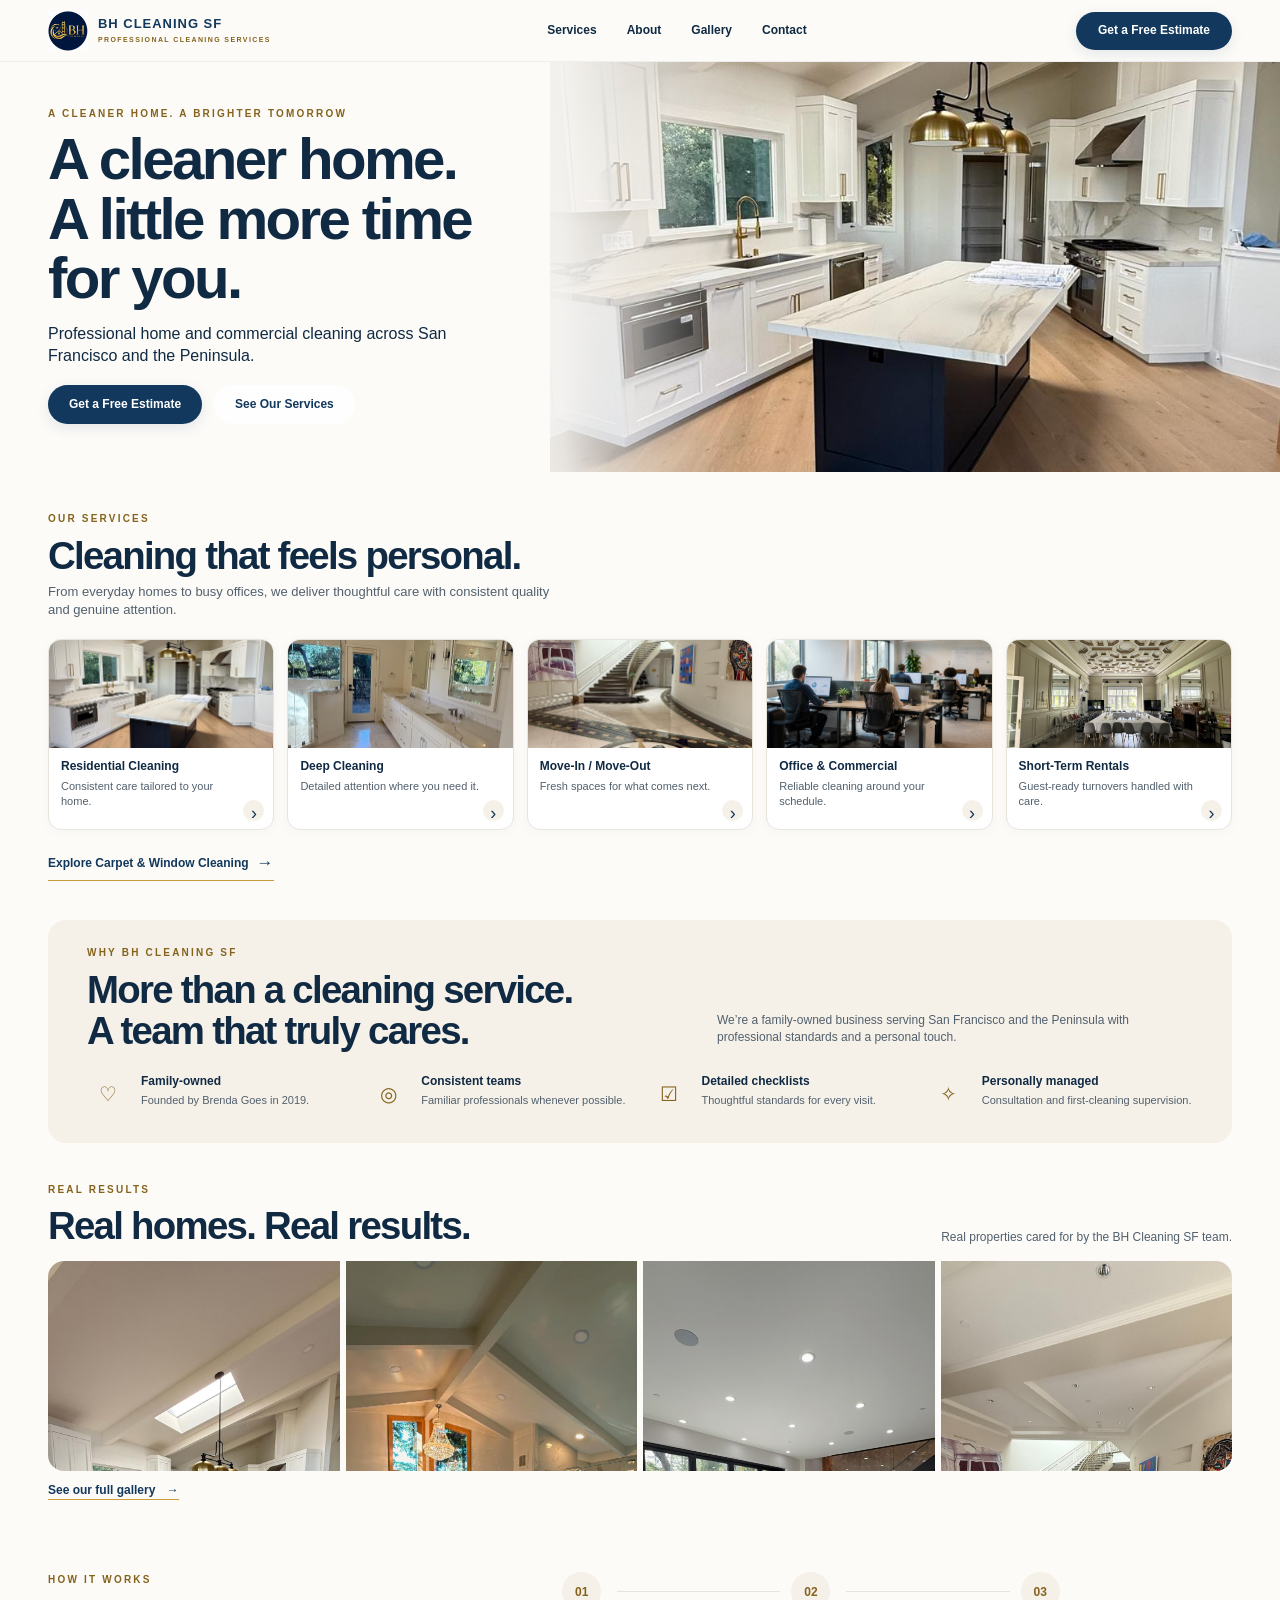
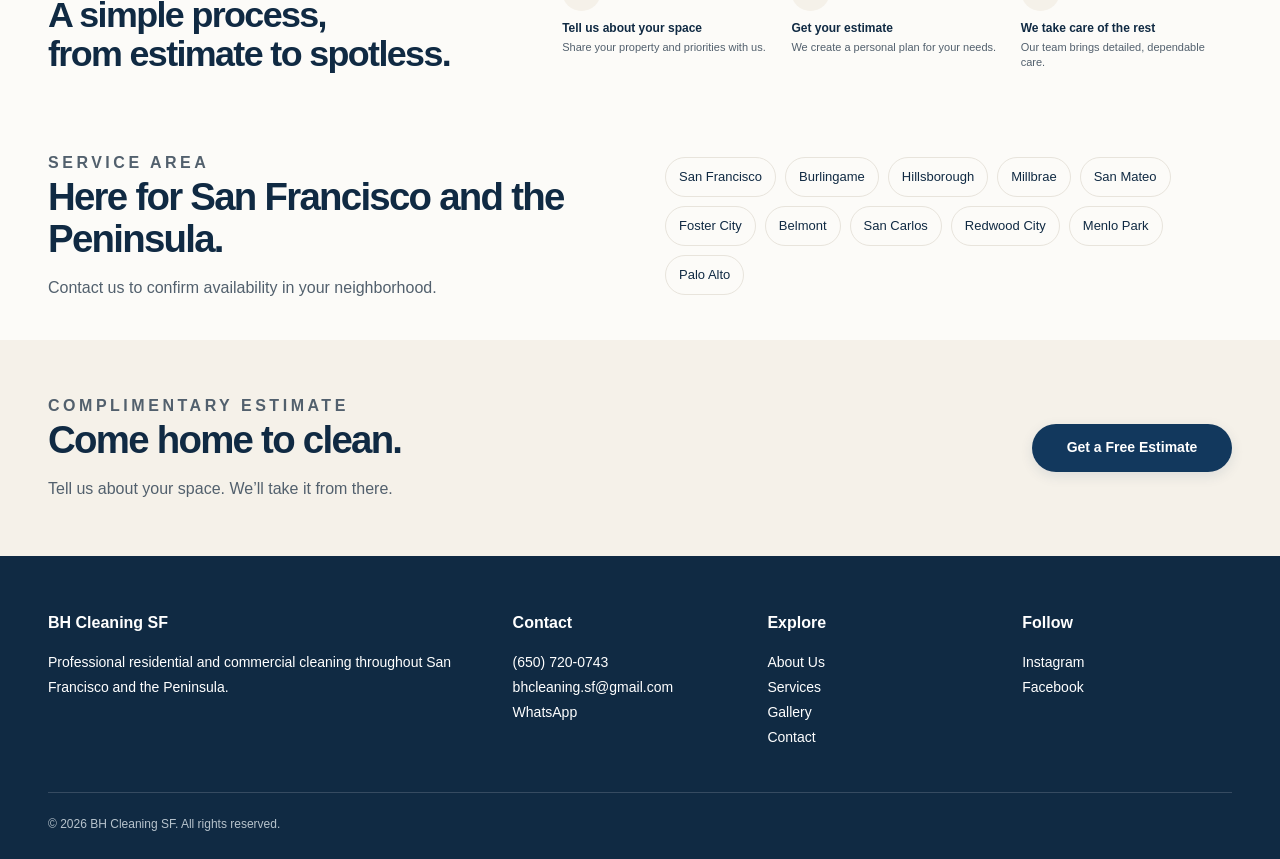
==== commit e5942df0: "Publish approved BH Cleaning SF homepage" ====
--- a/index.html
+++ b/index.html
@@ -1,130 +1,20 @@
-<!doctype html><html lang="en"><head><meta charset="utf-8"><meta name="viewport" content="width=device-width,initial-scale=1"><title>BH Cleaning SF | Professional Cleaning Services</title><meta name="description" content="Professional residential and commercial cleaning services across San Francisco and the Peninsula."><link rel="stylesheet" href="styles.css"></head><body>
-<div class="topbar">
-  <div class="container topbar-inner">
-    <div><a href="tel:+16507200743">(650) 720-0743</a> &nbsp; • &nbsp; <a href="mailto:bhcleaning.sf@gmail.com">bhcleaning.sf@gmail.com</a></div>
-    <div class="topbar-social">
-      <a href="https://instagram.com/bhcleaningsf" target="_blank" rel="noopener">Instagram</a>
-      <a href="https://facebook.com/bhcleaningsf" target="_blank" rel="noopener">Facebook</a>
-      <a href="https://tiktok.com/@bhcleaningsf" target="_blank" rel="noopener">TikTok</a>
-    </div>
-  </div>
-</div>
+<!doctype html><html lang="en"><head><meta charset="utf-8"><meta name="viewport" content="width=device-width,initial-scale=1"><title>BH Cleaning SF | Professional Cleaning Services</title><meta name="description" content="Family-owned home and commercial cleaning across San Francisco and the Peninsula."><link rel="icon" href="assets/logo.png"><link rel="stylesheet" href="homepage.css"></head><body>
+<header class="header"><div class="wrap header-inner"><a class="brand" href="index.html" aria-label="BH Cleaning SF home"><img src="assets/logo.png" alt="BH Cleaning SF official logo"><span>BH CLEANING SF<small>PROFESSIONAL CLEANING SERVICES</small></span></a><nav aria-label="Main navigation"><a href="https://www.bhcleaningsf.com/services.html">Services</a><a href="https://www.bhcleaningsf.com/about.html">About</a><a href="https://www.bhcleaningsf.com/gallery.html">Gallery</a><a href="https://www.bhcleaningsf.com/contact.html">Contact</a></nav><details class="mobile-menu"><summary aria-label="Open navigation menu">Menu</summary><div><a href="https://www.bhcleaningsf.com/services.html">Services</a><a href="https://www.bhcleaningsf.com/about.html">About</a><a href="https://www.bhcleaningsf.com/gallery.html">Gallery</a><a href="https://www.bhcleaningsf.com/contact.html">Contact</a></div></details><a class="button primary header-cta" href="https://www.bhcleaningsf.com/contact.html">Get a Free Estimate</a></div></header>
+<main>
+<section class="hero"><img class="hero-image" src="assets/hero-living-room.png" alt="Real living room cared for by BH Cleaning SF"><div class="hero-shade"></div><div class="wrap hero-content"><p class="eyebrow">A CLEANER HOME. A BRIGHTER TOMORROW</p><h1>A cleaner home.<br>A little more time<br>for you.</h1><p class="hero-description">Professional home and commercial cleaning across San Francisco and the Peninsula.</p><div class="hero-actions"><a class="button primary" href="https://www.bhcleaningsf.com/contact.html">Get a Free Estimate</a><a class="button secondary" href="#services">See Our Services</a></div></div></section>
+<section class="services section" id="services"><div class="wrap"><p class="eyebrow">OUR SERVICES</p><h2>Cleaning that feels personal.</h2><p class="intro">From everyday homes to busy offices, we deliver thoughtful care with consistent quality and genuine attention.</p><div class="service-grid">
+<a class="service-card" href="https://www.bhcleaningsf.com/services.html"><img src="assets/hero-living-room.png" alt="Real BH Cleaning SF living room" loading="lazy"><div><h3>Residential Cleaning</h3><p>Consistent care tailored to your home.</p></div></a>
+<a class="service-card" href="https://www.bhcleaningsf.com/services.html"><img src="assets/kitchen.png" alt="Real kitchen cared for by BH Cleaning SF" loading="lazy"><div><h3>Deep Cleaning</h3><p>Detailed attention where you need it.</p></div></a>
+<a class="service-card" href="https://www.bhcleaningsf.com/services.html"><img src="assets/bathroom.png" alt="Real bathroom cared for by BH Cleaning SF" loading="lazy"><div><h3>Move-In / Move-Out</h3><p>Fresh spaces for what comes next.</p></div></a>
+<a class="service-card text-card" href="https://www.bhcleaningsf.com/services.html"><img src="assets/office-commercial.jpg" alt="Office and commercial cleaning" loading="lazy"><div><h3>Office & Commercial</h3><p>Reliable cleaning around your schedule.</p></div></a>
+<a class="service-card" href="https://www.bhcleaningsf.com/services.html"><img src="assets/staircase.png" alt="Real property cared for by BH Cleaning SF" loading="lazy"><div><h3>Short-Term Rentals</h3><p>Guest-ready turnovers handled with care.</p></div></a>
+</div><p class="specialty"><a href="https://www.bhcleaningsf.com/services.html">Explore Carpet &amp; Window Cleaning <span aria-hidden="true">→</span></a></p></div></section>
+<section class="why section"><div class="wrap why-panel"><div class="why-top"><div><p class="eyebrow">WHY BH CLEANING SF</p><h2>More than a cleaning service.<br>A team that truly cares.</h2></div><p>We’re a family-owned business serving San Francisco and the Peninsula with professional standards and a personal touch.</p></div><div class="why-grid"><div class="why-item"><span class="circle" aria-hidden="true">♡</span><div><h3>Family-owned</h3><p>Founded by Brenda Goes in 2019.</p></div></div><div class="why-item"><span class="circle" aria-hidden="true">◎</span><div><h3>Consistent teams</h3><p>Familiar professionals whenever possible.</p></div></div><div class="why-item"><span class="circle" aria-hidden="true">☑</span><div><h3>Detailed checklists</h3><p>Thoughtful standards for every visit.</p></div></div><div class="why-item"><span class="circle" aria-hidden="true">✧</span><div><h3>Personally managed</h3><p>Consultation and first-cleaning supervision.</p></div></div></div></div></section>
+<section class="results section"><div class="wrap"><div class="section-head"><div><p class="eyebrow">REAL RESULTS</p><h2>Real homes. Real results.</h2></div><p>Real properties cared for by the BH Cleaning SF team.</p></div><div class="results-gallery"><img class="feature" src="assets/hero-living-room.png" alt="Complete kitchen cared for by the BH Cleaning SF team" loading="lazy"><img src="assets/bathroom-2.png" alt="Complete bathroom cared for by the BH Cleaning SF team" loading="lazy"><img src="assets/living-room-2.png" alt="Living room cared for by the BH Cleaning SF team" loading="lazy"><img src="assets/bathroom.png" alt="Complete entry hall cared for by the BH Cleaning SF team" loading="lazy"></div><a class="inline-link" href="https://www.bhcleaningsf.com/gallery.html">See our full gallery <span aria-hidden="true">→</span></a></div></section>
+<section class="process section"><div class="wrap process-grid"><div><p class="eyebrow">HOW IT WORKS</p><h2>A simple process,<br>from estimate to spotless.</h2></div><div class="steps"><div class="step"><span class="step-number">01</span><h3>Tell us about your space</h3><p>Share your property and priorities with us.</p></div><div class="step"><span class="step-number">02</span><h3>Get your estimate</h3><p>We create a personal plan for your needs.</p></div><div class="step"><span class="step-number">03</span><h3>We take care of the rest</h3><p>Our team brings detailed, dependable care.</p></div></div></div></section>
 
-<header class="site-header">
-  <div class="container nav">
-    <a class="brand" href="index.html">
-      <img src="assets/logo.png" alt="BH Cleaning SF logo">
-      <span class="brand-copy"><span>BH Cleaning SF</span><small>Professional Cleaning Services</small></span>
-    </a>
-    <nav class="nav-links">
-      <a href="index.html">Home</a><a href="about.html">About Us</a><a href="services.html">Services</a>
-      <a href="gallery.html">Gallery</a><a href="contact.html">Contact</a>
-      <a class="btn btn-gold" href="contact.html">Free Estimate</a>
-    </nav>
-    <a class="btn btn-gold mobile-cta" href="tel:+16507200743">Call Now</a>
-  </div>
-</header>
-<main>
-<section class="hero">
-  <img class="hero-bg" src="assets/hero-living-room.png" alt="Beautiful clean living room">
-  <div class="container hero-content">
-    <div class="eyebrow">Family-Owned Since 2019</div>
-    <h1>Professional Cleaning Services You Can Trust</h1>
-    <p>Reliable residential and commercial cleaning delivered with consistency, attention to detail, and personalized service throughout San Francisco and the Peninsula.</p>
-    <div class="hero-actions"><a class="btn btn-gold" href="contact.html">Get a Free Estimate</a><a class="btn btn-outline" href="tel:+16507200743">Call (650) 720-0743</a></div>
-    <div class="hero-badges"><span>★★★★★ 5.0 Google Rating</span><span>Team of 8 Professionals</span><span>Free Consultations</span></div>
-  </div>
-</section>
-
-<div class="trust-strip"><div class="container trust-grid"><div>Same Trusted Team</div><div>Personal Visit with Brenda</div><div>First Cleaning Supervised</div><div>Detailed Cleaning Checklist</div></div></div>
-
-<section><div class="container">
-  <div class="section-intro fade"><div class="eyebrow">Why Choose Us</div><h2>Personal service backed by professional standards.</h2><p class="lead">Every home and workplace is different. We take the time to understand your priorities and create a cleaning plan that works for you.</p></div>
-  <div class="cards">
-    <div class="card fade"><div class="card-number">01</div><h3>Personalized Consultation</h3><p>Brenda meets each new client to understand the property, expectations, and cleaning priorities.</p></div>
-    <div class="card fade"><div class="card-number">02</div><h3>Consistent Cleaning Team</h3><p>The same trusted professionals return whenever possible, giving you familiarity and dependable results.</p></div>
-    <div class="card fade"><div class="card-number">03</div><h3>Quality Checklist</h3><p>Our structured checklist helps the team maintain consistent quality during every visit.</p></div>
-  </div>
-</div></section>
-
-<section class="soft"><div class="container split">
-  <div class="media-frame fade"><img src="assets/kitchen.png" alt="Clean professional kitchen"></div>
-  <div class="fade"><div class="eyebrow">About BH Cleaning SF</div><h2>A family business built on trust.</h2>
-    <p class="lead">Founded by Brenda Goes in 2019 and now led together with her husband Halesson, BH Cleaning SF has grown into a team of eight professionals serving homeowners and businesses across the Peninsula.</p>
-    <div class="checks">
-      <div class="check"><i>✓</i><div><strong>Free visits and estimates</strong><br>There is no charge for the consultation or estimate.</div></div>
-      <div class="check"><i>✓</i><div><strong>First cleaning supervision</strong><br>Brenda accompanies the team during the first service.</div></div>
-      <div class="check"><i>✓</i><div><strong>Eco-friendly options</strong><br>Eco-friendly products are available upon request.</div></div>
-    </div>
-    <div class="hero-actions"><a class="btn btn-navy" href="about.html">Learn More About Us</a></div>
-  </div>
-</div></section>
-
-<section><div class="container">
-  <div class="section-intro fade"><div class="eyebrow">Our Services</div><h2>Cleaning solutions for homes, offices, and rental properties.</h2></div>
-  <div class="service-grid">
-    <article class="service-card fade"><img src="assets/hero-living-room.png" alt="Residential cleaning"><div><h3>Residential Cleaning</h3><p>Recurring, one-time, and deep cleaning customized for your home.</p></div></article>
-    <article class="service-card fade"><img src="assets/office-commercial.jpg" alt="Office and commercial cleaning"><div><h3>Office & Commercial Cleaning</h3><p>Reliable cleaning solutions for offices and commercial spaces, tailored to your schedule.</p></div></article>
-    <article class="service-card fade"><img src="assets/bathroom.png" alt="Move-in and move-out cleaning"><div><h3>Move-In / Move-Out</h3><p>Detailed cleaning before or after occupancy.</p></div></article>
-    <article class="service-card fade"><img src="assets/staircase.png" alt="Short-term rental cleaning"><div><h3>Short-Term Rentals</h3><p>Reliable guest-ready turnovers for Airbnb and vacation rentals.</p></div></article>
-    <article class="service-card fade"><img src="assets/window-cleaning.jpg" alt="Professional exterior window cleaning with a squeegee"><div><h3>Window Cleaning</h3><p>Professional interior and exterior window cleaning for a clear, streak-free finish.</p></div></article>
-    <article class="service-card fade"><img src="assets/carpet-cleaning.jpg" alt="Professional carpet cleaning with extraction equipment"><div><h3>Carpet Cleaning</h3><p>Professional carpet cleaning to remove dirt, refresh fibers, and restore a clean appearance.</p></div></article>
-  </div>
-</div></section>
-
-<section class="process"><div class="container">
-  <div class="section-intro fade"><div class="eyebrow">Our Process</div><h2>Simple, personal, and organized.</h2></div>
-  <div class="process-grid">
-    <div class="step fade"><strong>1</strong><h3 style="color:white">Contact Us</h3><p>Call, text, WhatsApp, or request an estimate online.</p></div>
-    <div class="step fade"><strong>2</strong><h3 style="color:white">Personal Visit</h3><p>Brenda visits the property and learns your priorities.</p></div>
-    <div class="step fade"><strong>3</strong><h3 style="color:white">Cleaning Plan</h3><p>We create a service plan tailored to your space.</p></div>
-    <div class="step fade"><strong>4</strong><h3 style="color:white">Professional Service</h3><p>The team completes the work using a detailed checklist.</p></div>
-  </div>
-</div></section>
-
-<section><div class="container">
-  <div class="section-intro fade"><div class="eyebrow">Our Work</div><h2>Real properties cared for by our team.</h2><p class="lead">These are real spaces maintained by BH Cleaning SF.</p></div>
-  <div class="gallery-grid fade">
-    <img class="large" src="assets/staircase.png" alt="Clean staircase and living space">
-    <img src="assets/kitchen.png" alt="Clean kitchen">
-    <img src="assets/bathroom.png" alt="Clean bathroom">
-    <img class="wide" src="assets/hero-living-room.png" alt="Clean living room">
-  </div>
-  <div class="hero-actions"><a class="btn btn-outline" href="gallery.html">View Gallery</a></div>
-</div></section>
-
-<section class="reviews"><div class="container">
-  <div class="section-intro fade"><div class="eyebrow">Google Reviews</div><h2>Trusted by clients across the Bay Area.</h2></div>
-  <div class="google-rating fade"><span class="stars">★★★★★</span><span>5.0 Rating on Google</span></div>
-  <p class="review-note fade">The website is ready to display real Google review excerpts. Once the review link or screenshots are added, the strongest verified testimonials can be placed here without using invented quotes.</p>
-</div></section>
-
-<section><div class="container split">
-  <div class="fade"><div class="eyebrow">Service Areas</div><h2>Serving San Francisco and the Peninsula.</h2><p class="lead">Contact us to confirm availability in your neighborhood.</p>
-    <div class="area-list"><span>San Francisco</span><span>Burlingame</span><span>Hillsborough</span><span>Millbrae</span><span>San Mateo</span><span>Foster City</span><span>Belmont</span><span>San Carlos</span><span>Redwood City</span><span>Menlo Park</span><span>Palo Alto</span></div>
-  </div>
-  <div class="media-frame fade"><img src="assets/bathroom.png" alt="Clean bathroom and home"></div>
-</div></section>
-
-<section class="cta"><div class="container cta-inner"><div><div class="eyebrow" style="color:var(--navy)">Complimentary Estimate</div><h2>Ready for a cleaner home or workplace?</h2><p>Contact BH Cleaning SF today. There is no charge for the visit or estimate.</p></div><a class="btn btn-navy" href="contact.html">Request My Free Estimate</a></div></section>
-</main>
-<footer class="footer">
-  <div class="container">
-    <div class="footer-grid">
-      <div>
-        <h3>BH Cleaning SF</h3>
-        <p>Professional residential and commercial cleaning throughout San Francisco and the Peninsula.</p>
-        <div class="footer-social">
-          <a href="https://instagram.com/bhcleaningsf" target="_blank" rel="noopener">Instagram</a>
-          <a href="https://facebook.com/bhcleaningsf" target="_blank" rel="noopener">Facebook</a>
-          <a href="https://tiktok.com/@bhcleaningsf" target="_blank" rel="noopener">TikTok</a>
-        </div>
-      </div>
-      <div><h3>Contact</h3><p><a href="tel:+16507200743">(650) 720-0743</a><br><a href="mailto:bhcleaning.sf@gmail.com">bhcleaning.sf@gmail.com</a><br><a href="https://wa.me/16507200743">WhatsApp</a></p></div>
-      <div><h3>Explore</h3><p><a href="about.html">About Us</a><br><a href="services.html">Services</a><br><a href="gallery.html">Gallery</a><br><a href="contact.html">Free Estimate</a></p></div>
-    </div>
-    <div class="footer-bottom">© 2026 BH Cleaning SF. All rights reserved.</div>
-  </div>
-</footer>
-<a class="whatsapp" href="https://wa.me/16507200743" aria-label="Message BH Cleaning SF on WhatsApp">WA</a>
-<script src="script.js"></script></body></html>
+<section class="area section"><div class="wrap area-grid"><div><p class="eyebrow">SERVICE AREA</p><h2>Here for San Francisco and the Peninsula.</h2><p>Contact us to confirm availability in your neighborhood.</p></div><div class="area-list"><span>San Francisco</span><span>Burlingame</span><span>Hillsborough</span><span>Millbrae</span><span>San Mateo</span><span>Foster City</span><span>Belmont</span><span>San Carlos</span><span>Redwood City</span><span>Menlo Park</span><span>Palo Alto</span></div></div></section>
+<section class="closing"><div class="wrap closing-grid"><div><p class="eyebrow">COMPLIMENTARY ESTIMATE</p><h2>Come home to clean.</h2><p>Tell us about your space. We’ll take it from there.</p></div><a class="button primary" href="https://www.bhcleaningsf.com/contact.html">Get a Free Estimate</a></div></section>
+</main><footer><div class="wrap footer-grid"><div><strong>BH Cleaning SF</strong><p>Professional residential and commercial cleaning throughout San Francisco and the Peninsula.</p></div><div><strong>Contact</strong><p><a href="tel:+16507200743">(650) 720-0743</a><br><a href="mailto:bhcleaning.sf@gmail.com">bhcleaning.sf@gmail.com</a><br><a href="https://wa.me/16507200743">WhatsApp</a></p></div><div><strong>Explore</strong><p><a href="https://www.bhcleaningsf.com/about.html">About Us</a><br><a href="https://www.bhcleaningsf.com/services.html">Services</a><br><a href="https://www.bhcleaningsf.com/gallery.html">Gallery</a><br><a href="https://www.bhcleaningsf.com/contact.html">Contact</a></p></div><div><strong>Follow</strong><p><a href="https://instagram.com/bhcleaningsf">Instagram</a><br><a href="https://facebook.com/bhcleaningsf">Facebook</a></p></div></div><div class="wrap copyright">© 2026 BH Cleaning SF. All rights reserved.</div></footer>
+<div class="mobile-actions"><a href="tel:+16507200743">Call</a><a href="https://wa.me/16507200743">WhatsApp</a><a href="https://www.bhcleaningsf.com/contact.html">Get a Free Estimate</a></div>
+</body></html>
--- a/homepage.css
+++ b/homepage.css
@@ -0,0 +1,21 @@
+:root{--navy:#12385D;--deep:#102A43;--gold:#C89B3C;--ink:#102A43;--muted:#52606D;--warm:#F5F1E9;--line:#E8E4DC}*{box-sizing:border-box}html{scroll-behavior:smooth}body{margin:0;color:var(--ink);background:#FCFBF8;font-family:Arial,Helvetica,sans-serif;line-height:1.55}img{display:block;max-width:100%}a{color:inherit;text-decoration:none}.wrap{width:min(1280px,92.5%);margin-inline:auto}.header{position:sticky;top:0;z-index:30;background:rgba(252,251,248,.94);-webkit-backdrop-filter:blur(16px);backdrop-filter:blur(16px);border-bottom:1px solid #12385D10}.header-inner{height:75px;display:flex;align-items:center;gap:38px}.brand{display:flex;align-items:center;gap:10px;min-width:245px;color:var(--navy);font-size:15px;font-weight:800;letter-spacing:.075em;line-height:1.1}.brand img{width:45px;height:45px;object-fit:contain}.brand small{display:block;margin-top:5px;font-size:7px;letter-spacing:.2em;color:#85631D}.header nav{display:flex;align-items:center;justify-content:center;gap:35px;flex:1;font-size:14px;font-weight:600}.header nav a{padding:12px 0}.header nav a:hover{color:var(--navy)}footer a:hover,.inline-link:hover{color:var(--gold)}.button{display:inline-flex;align-items:center;justify-content:center;min-height:48px;padding:13px 24px;border-radius:999px;font-size:14px;font-weight:700;white-space:nowrap;transition:transform .16s ease,background .16s ease,box-shadow .16s ease}.button:hover{transform:translateY(-1px)}.button:active,.mobile-actions a:active{transform:scale(.97)}.primary{background:var(--navy);color:#fff;box-shadow:0 4px 13px #12385D1b}.primary:hover{background:#0E2E4E}.secondary{background:rgba(255,255,255,.83);color:var(--navy)}.secondary:hover{background:#fff}.hero{position:relative;min-height:580px;display:flex;align-items:center;overflow:hidden}.hero-image,.hero-shade{position:absolute;inset:0;width:100%;height:100%}.hero-image{object-fit:cover;object-position:center 55%}.hero-shade{background:linear-gradient(90deg,rgba(252,251,248,.97) 0%,rgba(252,251,248,.91) 23%,rgba(252,251,248,.70) 40%,rgba(255,255,255,.05) 73%)}.hero-content{position:relative;z-index:1;padding:70px 0 75px}.hero-content>*{max-width:520px}.eyebrow{margin:0 0 13px;color:#85631D;font-size:11px;font-weight:800;letter-spacing:.22em}.hero h1,h2{letter-spacing:-.045em;line-height:1.08;margin:0;font-weight:750}.hero h1{font-size:clamp(48px,5.25vw,76px);max-width:690px}.hero-description{font-size:18px;line-height:1.5;margin:24px 0 26px}.hero-actions{display:flex;gap:12px;flex-wrap:wrap}.section{padding:66px 0}h2{font-size:clamp(34px,3vw,46px)}h3{margin:0;font-size:16px;line-height:1.25}.intro{color:var(--muted);max-width:545px;margin:10px 0 24px;font-size:15px;line-height:1.55}.service-grid{display:grid;grid-template-columns:repeat(5,minmax(0,1fr));gap:15px}.service-card{border:1px solid var(--line);border-radius:13px;overflow:hidden;background:#fff;box-shadow:0 2px 11px #12385D08;transition:transform .2s ease,box-shadow .2s ease}.service-card:hover{transform:translateY(-3px);box-shadow:0 10px 25px #12385D12}.service-card img,.service-symbol{width:100%;height:135px;object-fit:cover}.service-card div:last-child{padding:15px 15px 18px}.service-card h3{font-size:14px}.service-card p{font-size:13px;line-height:1.42;color:var(--muted);margin:7px 0 0}.text-card{background:#FFFFFF}.service-symbol{display:grid;place-items:center;color:var(--navy);background:radial-gradient(circle at 60% 40%,#F5F1E9,#F2EDE2);font-size:48px}.specialty{font-size:14px;color:var(--muted);margin:18px 0 0}.specialty a,.inline-link{font-weight:700;color:var(--navy);border-bottom:1px solid #C89B3C}.why{padding-top:0}.why-panel{background:var(--warm);border-radius:18px;padding:34px 42px 38px}.why-top{display:grid;grid-template-columns:1fr .8fr;gap:65px;align-items:end}.why-top p:last-child{max-width:440px;font-size:15px;color:var(--muted);margin:0 0 5px}.why-grid{display:grid;grid-template-columns:repeat(4,1fr);gap:24px;margin-top:30px}.why-item{display:flex;align-items:flex-start;gap:12px}.circle{width:50px;height:50px;display:grid;place-items:center;flex:none;border-radius:50%;background:#F5F1E9;color:#12385D;font-size:23px}.why-item h3{font-size:14px}.why-item p{font-size:13px;color:var(--muted);line-height:1.45;margin:6px 0 0}.results{padding-top:6px}.section-head{display:flex;justify-content:space-between;align-items:end;gap:40px;margin-bottom:22px}.section-head>p{max-width:380px;margin:0;color:var(--muted);font-size:15px}.results-gallery{display:grid;grid-template-columns:2fr 1fr 1fr;gap:8px;height:305px;border-radius:16px;overflow:hidden}.results-gallery img{width:100%;height:100%;object-fit:cover}.results-gallery .feature{object-position:center}.inline-link{display:inline-block;margin-top:15px;font-size:14px}.inline-link span{margin-left:8px}.process-grid{display:grid;grid-template-columns:1fr 1.35fr;gap:60px}.process h2{font-size:clamp(30px,2.8vw,42px)}.steps{display:grid;grid-template-columns:repeat(3,1fr);gap:22px}.step{position:relative}.step:not(:last-child):after{content:"";position:absolute;top:20px;left:61px;right:-7px;height:1px;background:#E8E4DC}.step-number{display:grid;place-items:center;width:42px;height:42px;border-radius:50%;background:#F5F1E9;color:#12385D;font-size:14px;font-weight:800;margin-bottom:15px}.step h3{font-size:14px}.step p{font-size:13px;line-height:1.45;color:var(--muted);margin:7px 0 0}.trust{background:#FCFBF8}.trust-grid,.area-grid,.closing-grid{display:grid;grid-template-columns:1fr 1fr;gap:50px;align-items:center}.trust-grid>p,.area-grid p,.closing p{color:var(--muted);max-width:520px;margin:0;font-size:16px}.area-list{display:flex;flex-wrap:wrap;gap:9px}.area-list span{padding:9px 13px;border:1px solid #E8E4DC;border-radius:999px;font-size:13px}.area-grid h2,.closing h2{margin-bottom:17px}.closing{padding:54px 0;background:#F5F1E9}.closing-grid{grid-template-columns:1fr auto}.closing-grid .button{min-width:200px}footer{background:var(--deep);color:#FFFFFF;padding:55px 0 25px}.footer-grid{display:grid;grid-template-columns:2fr repeat(3,1fr);gap:45px}.footer-grid strong{color:#fff}.footer-grid p{font-size:14px;line-height:1.8}.copyright{font-size:12px;color:#B7C3CC;border-top:1px solid #ffffff28;padding-top:22px;margin-top:28px}.mobile-actions{display:none}a:focus-visible{outline:3px solid var(--gold);outline-offset:3px}
+@media(max-width:1050px){.header-inner{gap:18px}.brand{min-width:auto}.brand small{display:none}.header nav{gap:16px}.service-grid{grid-template-columns:repeat(3,1fr)}.service-card img,.service-symbol{height:160px}.why-grid{grid-template-columns:repeat(2,1fr)}.process-grid{grid-template-columns:1fr;gap:25px}}
+@media(max-width:680px){.wrap{width:min(100% - 36px,1280px)}.header-inner{height:68px;justify-content:space-between}.brand{font-size:12px;letter-spacing:.025em}.brand img{width:40px;height:40px}.header nav{display:none}.header-cta{font-size:12px;padding:10px 12px;min-height:44px}.hero{min-height:610px;align-items:end}.hero-image{object-position:59% center}.hero-shade{background:linear-gradient(0deg,rgba(252,251,248,.98) 0%,rgba(252,251,248,.93) 31%,rgba(252,251,248,.35) 65%,rgba(255,255,255,.04) 100%)}.hero-content{padding:250px 0 40px}.hero h1{font-size:clamp(41px,10vw,56px)}.hero-description{font-size:16px;margin:18px 0}.hero-actions .button{flex:1;min-width:145px;padding-inline:12px}.section{padding:56px 0}.services h2{max-width:360px}.service-grid{grid-template-columns:repeat(2,minmax(0,1fr));gap:11px}.service-card img,.service-symbol{height:115px}.service-card div:last-child{padding:13px}.service-card h3{font-size:13px}.service-card p{font-size:12px}.why{padding-top:0}.why-panel{width:min(100% - 24px,1280px);padding:29px 23px}.why-top{grid-template-columns:1fr;gap:14px}.why-grid{grid-template-columns:1fr 1fr;gap:22px 12px}.why-item{display:block}.circle{width:42px;height:42px;margin-bottom:10px}.section-head{display:block}.section-head>p{margin:13px 0 0}.results-gallery{height:auto;grid-template-columns:1fr 1fr;grid-template-rows:225px 125px}.results-gallery .feature{grid-column:1/-1}.steps{gap:11px}.step:not(:last-child):after{left:48px;right:-3px}.step h3{font-size:12px}.step p{font-size:12px}.step-number{width:39px;height:39px}.trust-grid,.area-grid,.closing-grid{grid-template-columns:1fr;gap:20px}.footer-grid{grid-template-columns:1fr 1fr;gap:25px}footer{padding-bottom:95px}.mobile-actions{display:grid;grid-template-columns:1fr 1fr 2fr;gap:7px;position:fixed;bottom:0;left:0;right:0;z-index:40;background:#fff;padding:9px 12px calc(9px + env(safe-area-inset-bottom));box-shadow:0 -4px 22px #12385D1a}.mobile-actions a{display:grid;place-items:center;min-height:46px;border:1px solid #E8E4DC;border-radius:8px;font-size:12px;font-weight:700;transition:transform .16s}.mobile-actions a:last-child{background:var(--navy);color:#fff;border-color:var(--navy)}}
+@media(prefers-reduced-motion:reduce){html{scroll-behavior:auto}*,*:before,*:after{transition-duration:.01ms!important;animation-duration:.01ms!important}}
+/* BH's gold stays as a restrained brand accent. */
+.eyebrow{color:#85631D}.circle{background:#F5F1E9;color:#85631D}.step-number{background:#F5F1E9;color:#85631D}.specialty a,.inline-link{border-color:var(--gold)}
+/* Reference-matched desktop scale and section rhythm */
+@media(min-width:761px){
+.header-inner{height:61px}.brand{font-size:13px;min-width:230px}.brand img{width:40px;height:40px}.header nav{font-size:12px;gap:30px}.header-cta{min-height:38px;padding:9px 22px;font-size:12px}
+.hero{min-height:410px}.hero-content{padding:38px 0 42px}.hero h1{font-size:clamp(45px,4.55vw,65px);line-height:1.02}.hero-description{font-size:16px;line-height:1.42;margin:15px 0 17px;max-width:420px}.hero .button{min-height:39px;padding:10px 21px;font-size:12px}.hero-shade{background:linear-gradient(90deg,rgba(252,251,248,.97) 0%,rgba(252,251,248,.91) 25%,rgba(252,251,248,.58) 43%,rgba(255,255,255,0) 68%)}
+.section{padding:39px 0}.eyebrow{font-size:10px;margin-bottom:8px}h2{font-size:clamp(30px,3vw,40px)}.intro{font-size:13px;line-height:1.42;margin:7px 0 19px;max-width:520px}
+.service-grid{grid-template-columns:repeat(5,minmax(0,1fr));gap:13px}.service-card img,.service-symbol{height:108px}.service-card div:last-child{padding:11px 12px 20px;min-height:75px;position:relative}.service-card h3{font-size:12px}.service-card p{font-size:11px;line-height:1.35;margin-top:5px;padding-right:15px}.service-card div:last-child:after{content:'›';position:absolute;right:9px;bottom:8px;border-radius:50%;width:21px;height:21px;display:grid;place-items:center;background:#F5F1E9;color:var(--navy);font-size:18px;font-weight:400}.specialty{font-size:12px;margin-top:12px}
+.why{padding-top:0}.why-panel{padding:25px 39px 27px}.why-top{gap:35px}.why-top p:last-child{font-size:12px;line-height:1.45}.why-grid{gap:15px;margin-top:22px}.circle{width:42px;height:42px;font-size:20px}.why-item h3{font-size:12px}.why-item p{font-size:11px;line-height:1.35;margin-top:4px}
+.results{padding-top:0}.section-head{margin-bottom:14px}.section-head>p{font-size:12px;max-width:390px}.results-gallery{height:210px;gap:6px}.inline-link{font-size:12px;margin-top:10px}.process{padding-top:32px}.process-grid{grid-template-columns:.93fr 1.3fr;gap:35px}.process h2{font-size:clamp(28px,2.8vw,38px)}.steps{gap:18px}.step-number{width:39px;height:39px;margin-bottom:10px;font-size:12px}.step:not(:last-child):after{top:19px;left:55px}.step h3{font-size:12px}.step p{font-size:11px;line-height:1.35;margin-top:4px}
+}
+@media(min-width:761px) and (max-width:1050px){.header nav{gap:25px}.service-grid{grid-template-columns:repeat(5,minmax(0,1fr))}.why-grid{grid-template-columns:repeat(4,1fr)}.process-grid{grid-template-columns:.93fr 1.3fr}.hero{min-height:410px}}
+@media(min-width:761px){.hero{background:#FCFBF8}.hero-image{left:43%;width:57%;object-position:center 51%}.hero-shade{background:linear-gradient(90deg,#FCFBF8 0%,#FCFBF8 37%,rgba(252,251,248,.88) 44%,rgba(252,251,248,0) 58%)}.results-gallery{grid-template-columns:repeat(4,1fr)}.results-gallery .feature{object-position:center}}
+/* Final content and mobile polish */
+.mobile-menu{display:none}.service-card{display:flex;flex-direction:column}.service-card img{flex:none}.service-card div:last-child{flex:1}.specialty{margin-top:16px}.specialty a{display:inline-flex;align-items:center;gap:8px;padding:8px 0;border-bottom:1px solid var(--gold);font-weight:700;transition:color .16s ease,transform .16s ease}.specialty a:hover{color:#85631D;transform:translateX(2px)}.specialty a:active{transform:scale(.98)}.specialty span{font-size:17px;line-height:1}.results-gallery img{object-position:center 60%}.results-gallery img:nth-child(2){object-position:center 62%}.results-gallery img:nth-child(3){object-position:center 62%}.results-gallery img:nth-child(4){object-position:center 65%}
+@media(max-width:680px){body{overflow-x:hidden}.header-inner{gap:8px}.brand{min-width:0;flex:1}.brand span{white-space:nowrap;overflow:hidden;text-overflow:ellipsis}.mobile-menu{display:block;position:relative;order:2}.mobile-menu summary{list-style:none;min-width:44px;min-height:44px;display:grid;place-items:center;border-radius:8px;font-size:12px;font-weight:700;cursor:pointer;color:var(--navy)}.mobile-menu summary::-webkit-details-marker{display:none}.mobile-menu[open] summary{background:#F5F1E9}.mobile-menu>div{position:absolute;right:-70px;top:49px;min-width:185px;padding:8px;background:#fff;border:1px solid var(--line);border-radius:12px;box-shadow:0 14px 35px #12385D20;display:grid;z-index:45}.mobile-menu>div a{padding:12px 14px;font-size:14px;border-radius:7px}.mobile-menu>div a:hover{background:var(--warm)}.header-cta{order:3;min-width:0;white-space:nowrap}.results-gallery{grid-template-columns:repeat(2,minmax(0,1fr));grid-template-rows:repeat(2,160px);height:auto}.results-gallery .feature{grid-column:auto}.service-card div:last-child{min-height:86px}.specialty a{min-height:44px}}
+@media(max-width:380px){.brand span{display:none}.brand{flex:1}.header-cta{font-size:10px;padding:8px 10px}.mobile-menu>div{right:-83px}.mobile-actions{grid-template-columns:.7fr 1.2fr 1.7fr}.mobile-actions a{font-size:10px}}
